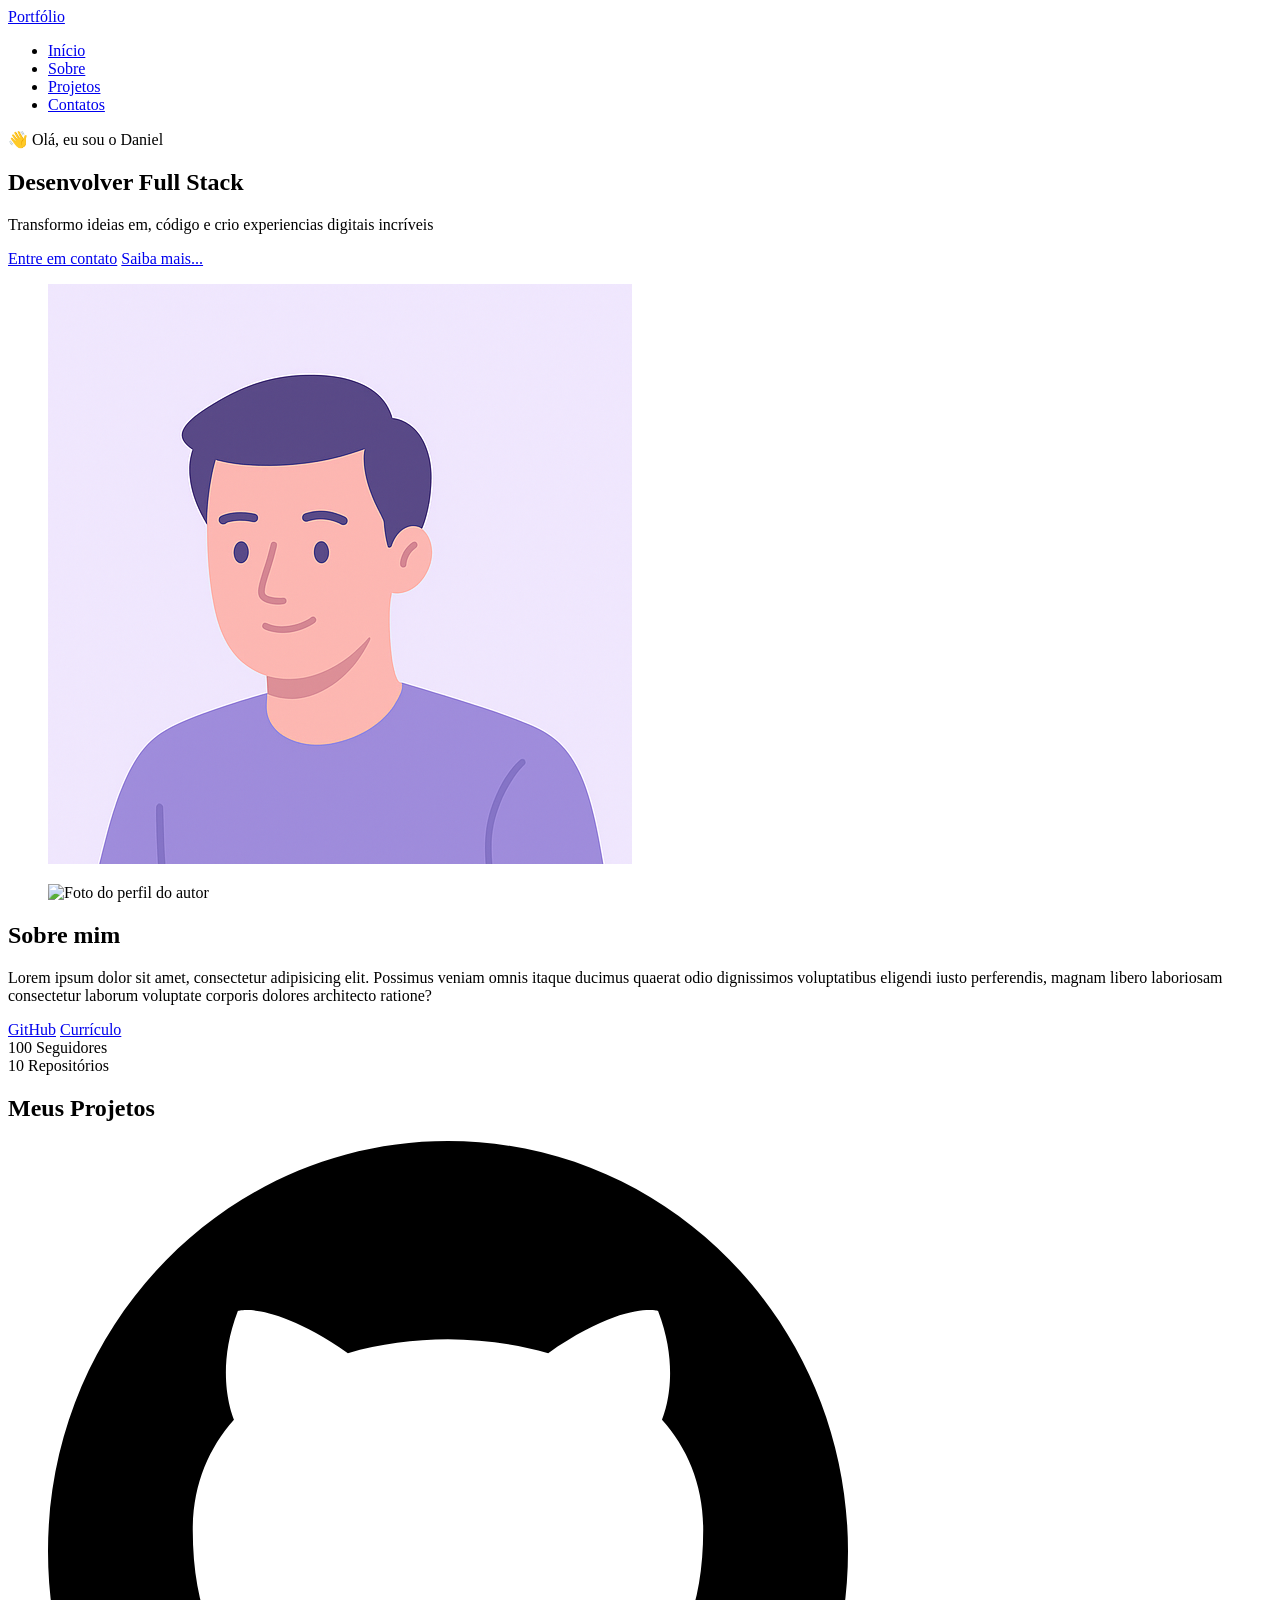
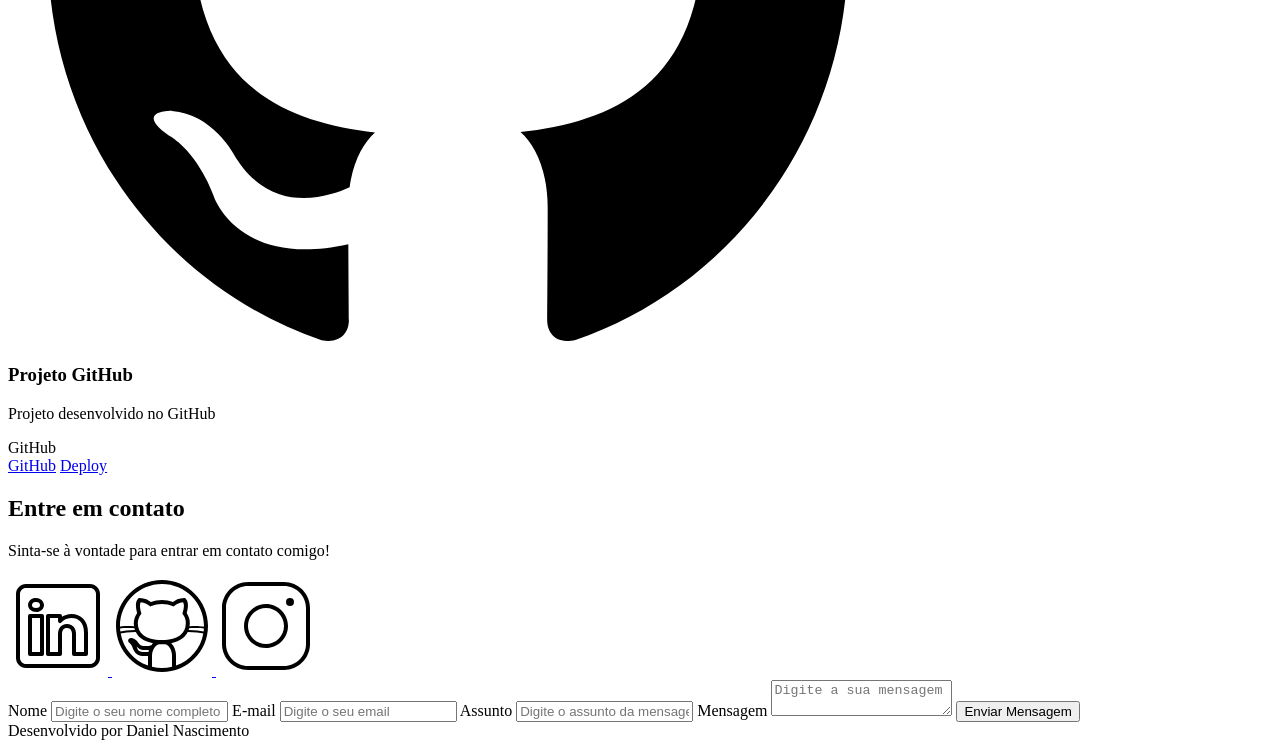
==== index.html @ 23885fab "👌 IMPROVE:  Div header" ====
<!doctype html>
<html lang="pt-br">
  <head>
    <meta charset="UTF-8" />
    <meta name="viewport" content="width=device-width, initial-scale=1.0" />
    <meta name="author" content="Daniel Nascimento" />
    <meta
      name="description"
      content="Portfólio do Daniel Nascimento, desenvolvedor Full Stack especializado em criar experiências                 digitais incríveis. Conheça meus projetos e entre em contato."
    />
    <meta name="robots" content="index, follow" />

    <link rel="icon" type="image/svg+xml" href="./assets/img/favicon.svg" />

    <title>Portfólio do Daniel</title>
  </head>
  <body>
    <!--  Cabeçalho da página -->
    <header>
      <div class="menu-content">
        <!--  Título do Cabeçalho -->
        <a href="index.html" id="titulo">Portfólio</a>

        <!-- Menu de Navegação -->
        <nav>
          <ul class="menu-list">
            <li><a href="#hero">Início</a></li>
            <li><a href="#about">Sobre</a></li>
            <li><a href="#projects">Projetos</a></li>
            <li><a href="#contact">Contatos</a></li>
          </ul>
        </nav>
      </div>
    </header>

      <!-- Seção Principal da página  -->
      <sect>
        <!-- Seção Hero -->
        <section id="hero" class="section-container hero-container"></section>
        <!-- Boas Vindas -->
        <article class="hero-content">
          <span>👋 Olá, eu sou o Daniel</span>
          <h1>Desenvolver Full Stack</h1>
          <p>
            Transformo ideias em, código e crio experiencias digitais incríveis
          </p>

          <div class="buttons constainer">
            <a href="#contact" class="botao">Entre em contato</a>
            <a href="#about" class="botao-outline">Saiba mais...</a>
          </div>
        </article>

        <!-- Imagem da seção Hero -->
        <figure class="hero-image">
          <img
            src="./assets/img/avatar_dev_man.svg"
            alt="Foto do autor do site"
            class="float-animation"
          />
        </figure>
        <!-- Seção About -->
        <section id="about" class="section-container hero-container">
          <!-- Imagem da Seção About -->
          <figure class="about-imagem">
            <img
              src="./assets/img/foto_dev_man.svg"
              alt="Foto do perfil do autor"
            />
          </figure>

          <!-- Conteúdo da Seção About -->
          <article class="about-content">
            <h2>Sobre mim</h2>
            <p>
              Lorem ipsum dolor sit amet, consectetur adipisicing elit. Possimus
              veniam omnis itaque ducimus quaerat odio dignissimos voluptatibus
              eligendi iusto perferendis, magnam libero laboriosam consectetur
              laborum voluptate corporis dolores architecto ratione?
            </p>

            <!-- Links (GitHub + Curriculo) e Dados do GitHub -->
            <div class="about-buttons-data">
              <!-- Links -->
              <div class="buttons-container">
                <a href="#" target="_blank" class="botao">GitHub</a>
                <a href="#" target="_blank" class="botao-outline">Currículo</a>
              </div>

              <!-- Dados - Github -->
              <div class="data-container">
                <!-- Seguidores -->
                <div class="data-item">
                  <span class="data-number">100</span>
                  <span class="data-label">Seguidores</span>
                </div>

                <!-- Repositórios Públicos -->
                <div class="data-item">
                  <span class="data-number">10</span>
                  <span class="data-label">Repositórios</span>
                </div>
              </div>
            </div>
          </article>
        </section>

        <!-- Seção Projects -->
        <section id="projects" class="section-container hero-container">
          <h2>Meus Projetos</h2>

          <!-- Swiper Container -->
          <div class="swiper projects-swiper">
            <div class="swiper-wrapper">
              <div class="swiper-slide">
                <article class="project-card">
                  <!-- Ícone da Tenologia padrão do projeto -->
                  <figure class="project-image">
                    <img
                      src="/assets/icons/languages/github.svg"
                      alt="Ícone do GitHub"
                    />
                  </figure>

                  <!-- Conteúdo do Projeto -->
                  <div>
                    <h3>Projeto GitHub</h3>
                    <p>Projeto desenvolvido no GitHub</p>

                    <!-- Tags do Projeto -->
                    <div class="project-tags">
                      <span class="tag">GitHub</span>
                    </div>
                    <!-- Links do Projeto -->
                    <div>
                      <a href="#" target="_blank" class="botao botao-sm"
                        >GitHub</a
                      >
                      <a href="#" target="_blank" class="botao-outline botao-sm"
                        >Deploy</a
                      >
                    </div>
                  </div>
                </article>
              </div>
            </div>
            <!-- Botões de Navegacao -->
            <div class="swiper-button-next"></div>
            <div class="swiper-button-prev"></div>
            <!-- Paginacao   -->
            <div class="swiper-pagination"></div>
          </div>
        </section>
        
        <!-- Seção Contact -->
      <section
          id="contact"
          class="section-container hero-container"
        >

        <!-- Rede Sociais -->
        <article class="contact-info">
          <h2>Entre em contato</h2>
          <p>Sinta-se à vontade para entrar em contato comigo!</p>

        <!-- Links para as Redes Sociais  -->
          <div>
            <a
              href="#"
              target="_blank"
              class="social-icon"
              aria-label="linkedin"
            >
              <img
                src="./assets/icons/social/linkedin.svg"
                alt="Link para o Linkedin"
              />
            </a>
            <a href="#" target="_blank" class="social-icon" aria-label="GitHub">
              <img
                src="./assets/icons/social/github.svg"
                alt="Link para o GitHub"
              />
            </a>
            <a
              href="#"
              target="_blank"
              class="social-icon"
              aria-label="Instagra"
            >
              <img
                src="./assets/icons/social/instagram.svg"
                alt="Link para o Instagram"
              />
            </a>
          </div>
        </article>

        <!-- Formulário de Contato -->
        <form id="formulario">
          <label for="nome">Nome</label>
          <input
            id="nome"
            name="nome"
            type="text"
            placeholder="Digite o seu nome completo"
          />
          <span id="erro-nome"></span>

          <label for="email">E-mail</label>
          <input
            id="email"
            name="email"
            type="text"
            placeholder="Digite o seu email"
          />
          <span id="erro-email"></span>

          <label for="assutno">Assunto</label>
          <input
            id="assunto"
            name="assunto"
            type="text"
            placeholder="Digite o assunto da mensagem"
          />
          <span id="erro-assunto"></span>

          <label for="mensagem">Mensagem</label>
          <textarea
            id="mensagem"
            name="mensagem"
            placeholder="Digite a sua mensagem"
          ></textarea>
          <span id="erro-mensagem"></span>

          <button class="botao" type="submit">Enviar Mensagem</button>
        </form>

       </section>

      </main>

      <!-- Rodapé da página -->
      <footer>Desenvolvido por Daniel Nascimento</footer>
  </body>
</html>
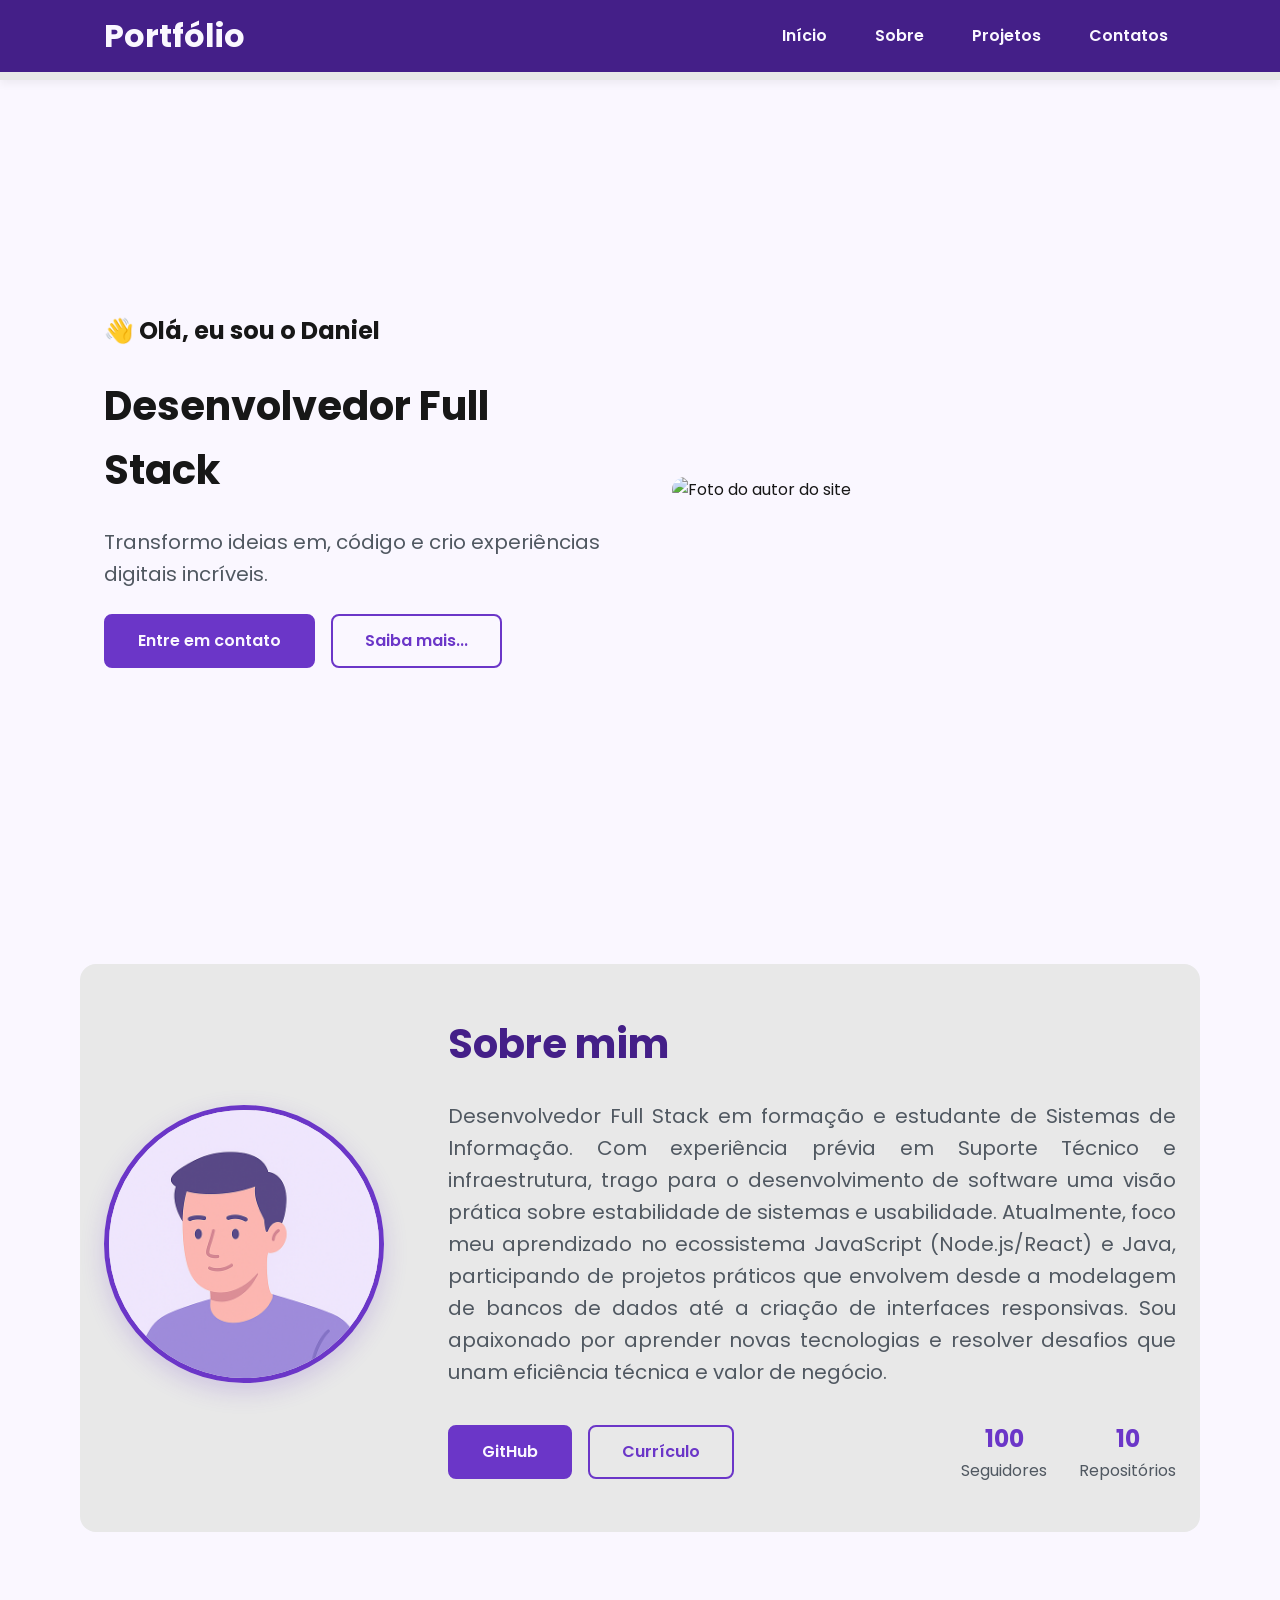
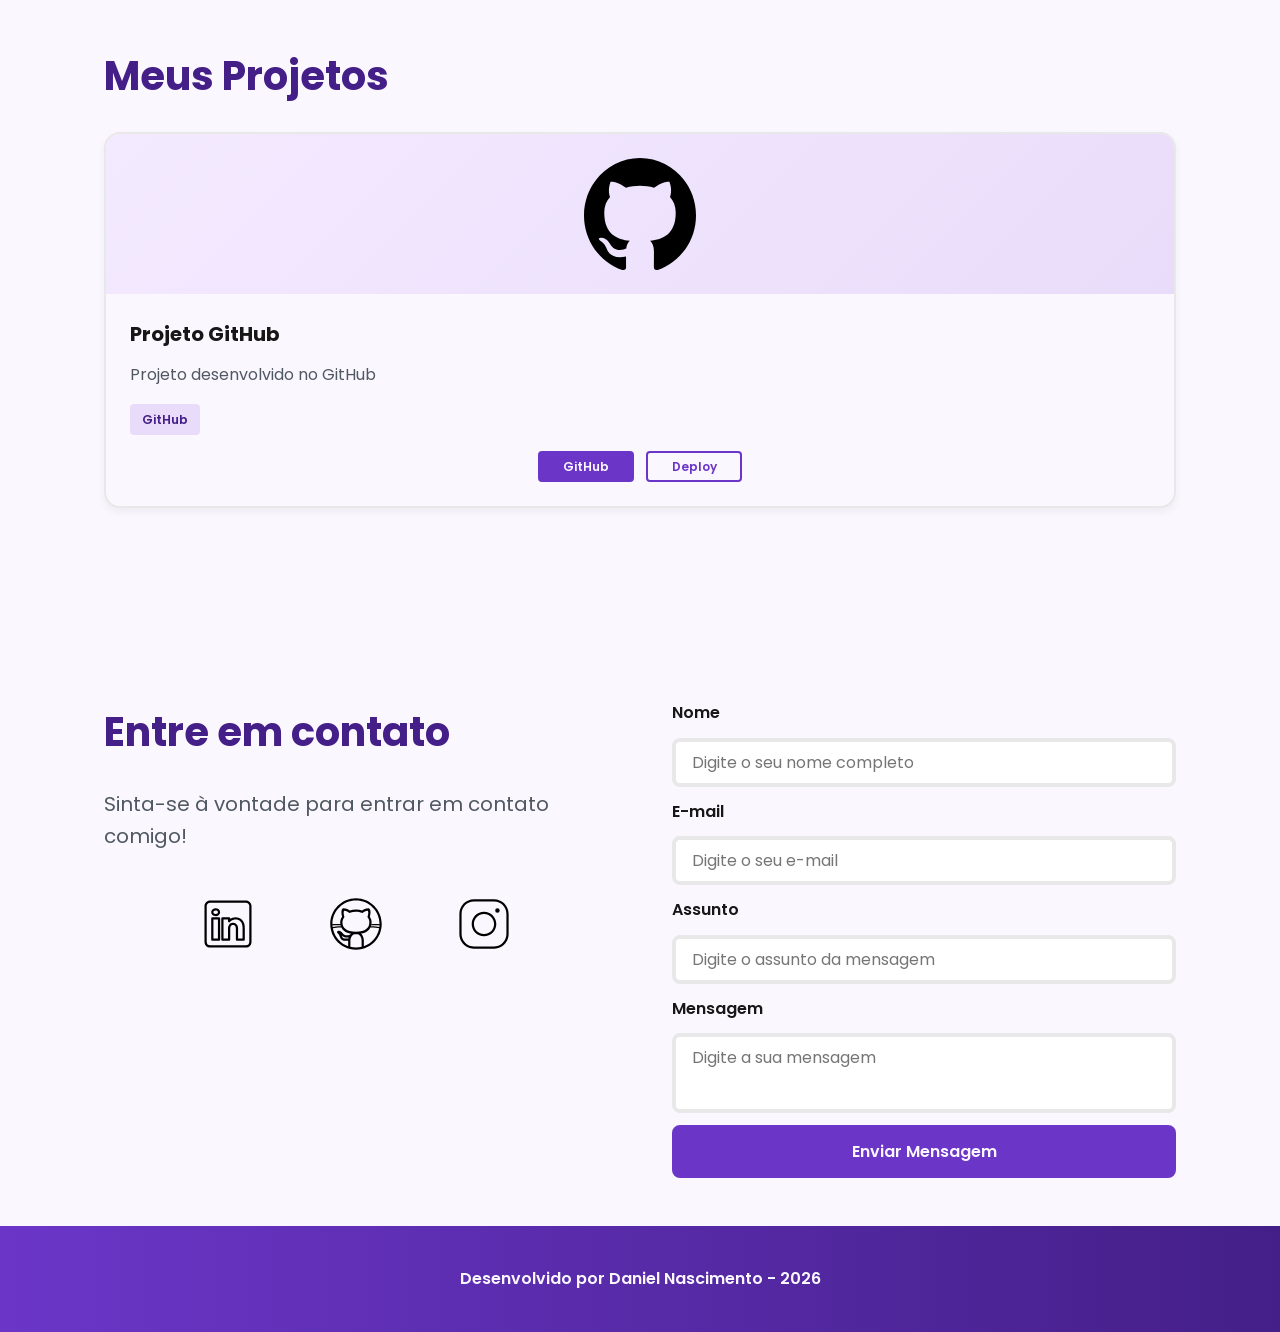
==== commit 2ba5e41f: "💄 UI:  CSS da página index , Success e responsividade" ====
--- a/index.html
+++ b/index.html
@@ -1,27 +1,47 @@
 <!doctype html>
 <html lang="pt-br">
   <head>
+    <!-- Fontes do Google -->
+
+    <link rel="preconnect" href="https://fonts.googleapis.com" />
+    <link rel="preconnect" href="https://fonts.gstatic.com" crossorigin />
+    <!-- Fonte do Google - Poppins -->
+
+    <link
+      href="https://fonts.googleapis.com/css2?family=Poppins&display=swap"
+      rel="stylesheet"
+    />
+
     <meta charset="UTF-8" />
     <meta name="viewport" content="width=device-width, initial-scale=1.0" />
     <meta name="author" content="Daniel Nascimento" />
     <meta
       name="description"
-      content="Portfólio do Daniel Nascimento, desenvolvedor Full Stack especializado em criar experiências                 digitais incríveis. Conheça meus projetos e entre em contato."
+      content="Portfólio Pessoal do Daniel Nascimento, 
+                desenvolvedor Full Stack especializado em criar experiências 
+                digitais incríveis. Conheça meus projetos e entre em contato."
     />
     <meta name="robots" content="index, follow" />
 
     <link rel="icon" type="image/svg+xml" href="./assets/img/favicon.svg" />
 
+    <!-- CSS principal da página -->
+
+    <link rel="stylesheet" href="./assets/css/style.css" />
+
     <title>Portfólio do Daniel</title>
   </head>
+
+  <!-- Cabeçalho da página -->
   <body>
-    <!--  Cabeçalho da página -->
     <header>
       <div class="menu-content">
-        <!--  Título do Cabeçalho -->
+        <!-- Título do Cabeçalho -->
+
         <a href="index.html" id="titulo">Portfólio</a>
 
         <!-- Menu de Navegação -->
+
         <nav>
           <ul class="menu-list">
             <li><a href="#hero">Início</a></li>
@@ -33,160 +53,189 @@
       </div>
     </header>
 
-      <!-- Seção Principal da página  -->
-      <sect>
-        <!-- Seção Hero -->
-        <section id="hero" class="section-container hero-container"></section>
+    <!-- Seção Principal da página -->
+
+    <main>
+      <!-- Seção Hero -->
+
+      <section id="hero" class="section-container hero-container">
         <!-- Boas Vindas -->
+
         <article class="hero-content">
           <span>👋 Olá, eu sou o Daniel</span>
-          <h1>Desenvolver Full Stack</h1>
+          <h1>Desenvolvedor Full Stack</h1>
           <p>
-            Transformo ideias em, código e crio experiencias digitais incríveis
+            Transformo ideias em, código e crio experiências digitais incríveis.
           </p>
 
-          <div class="buttons constainer">
+          <div class="buttons-container">
             <a href="#contact" class="botao">Entre em contato</a>
             <a href="#about" class="botao-outline">Saiba mais...</a>
           </div>
         </article>
 
-        <!-- Imagem da seção Hero -->
+        <!-- Imagem da Seção Hero -->
+
         <figure class="hero-image">
           <img
-            src="./assets/img/avatar_dev_man.svg"
+            src="./assets/img/foto_dev_man.svg"
             alt="Foto do autor do site"
             class="float-animation"
           />
         </figure>
-        <!-- Seção About -->
-        <section id="about" class="section-container hero-container">
-          <!-- Imagem da Seção About -->
-          <figure class="about-imagem">
-            <img
-              src="./assets/img/foto_dev_man.svg"
-              alt="Foto do perfil do autor"
-            />
-          </figure>
-
-          <!-- Conteúdo da Seção About -->
-          <article class="about-content">
-            <h2>Sobre mim</h2>
-            <p>
-              Lorem ipsum dolor sit amet, consectetur adipisicing elit. Possimus
-              veniam omnis itaque ducimus quaerat odio dignissimos voluptatibus
-              eligendi iusto perferendis, magnam libero laboriosam consectetur
-              laborum voluptate corporis dolores architecto ratione?
-            </p>
-
-            <!-- Links (GitHub + Curriculo) e Dados do GitHub -->
-            <div class="about-buttons-data">
-              <!-- Links -->
-              <div class="buttons-container">
-                <a href="#" target="_blank" class="botao">GitHub</a>
-                <a href="#" target="_blank" class="botao-outline">Currículo</a>
+      </section>
+
+      <!-- Seção About -->
+
+      <section id="about" class="section-container about-container">
+        <!-- Imagem da Seção About -->
+
+        <figure class="about-image">
+          <img
+            src="./assets/img/avatar_dev_man.svg"
+            alt="Foto do perfil do autor"
+          />
+        </figure>
+
+        <!-- Conteúdo da Seção About -->
+
+        <article class="about-content">
+          <h2>Sobre mim</h2>
+          <p>
+            Desenvolvedor Full Stack em formação e estudante de Sistemas de
+            Informação. Com experiência prévia em Suporte Técnico e
+            infraestrutura, trago para o desenvolvimento de software uma visão
+            prática sobre estabilidade de sistemas e usabilidade. Atualmente,
+            foco meu aprendizado no ecossistema JavaScript (Node.js/React) e
+            Java, participando de projetos práticos que envolvem desde a
+            modelagem de bancos de dados até a criação de interfaces
+            responsivas. Sou apaixonado por aprender novas tecnologias e
+            resolver desafios que unam eficiência técnica e valor de negócio.
+          </p>
+          <p></p>
+
+          <!-- Links (GitHub + Curriculo) e Dados do GitHub -->
+
+          <div class="about-buttons-data">
+            <div class="buttons-container">
+              <a href="#" target="_blank" class="botao">GitHub</a>
+              <a href="#" target="_blank" class="botao-outline">Currículo</a>
+            </div>
+            <!-- Links -->
+
+            <div class="data-container">
+              <!-- Nº de Seguidores -->
+
+              <div class="data-item">
+                <span class="data-number">100</span>
+                <span class="data-label">Seguidores</span>
               </div>
 
-              <!-- Dados - Github -->
-              <div class="data-container">
-                <!-- Seguidores -->
-                <div class="data-item">
-                  <span class="data-number">100</span>
-                  <span class="data-label">Seguidores</span>
-                </div>
-
-                <!-- Repositórios Públicos -->
-                <div class="data-item">
-                  <span class="data-number">10</span>
-                  <span class="data-label">Repositórios</span>
-                </div>
+              <!-- Nº de Repositórios Públicos -->
+
+              <div class="data-item">
+                <span class="data-number">10</span>
+                <span class="data-label">Repositórios</span>
               </div>
             </div>
-          </article>
-        </section>
-
-        <!-- Seção Projects -->
-        <section id="projects" class="section-container hero-container">
-          <h2>Meus Projetos</h2>
-
-          <!-- Swiper Container -->
-          <div class="swiper projects-swiper">
-            <div class="swiper-wrapper">
-              <div class="swiper-slide">
-                <article class="project-card">
-                  <!-- Ícone da Tenologia padrão do projeto -->
-                  <figure class="project-image">
-                    <img
-                      src="/assets/icons/languages/github.svg"
-                      alt="Ícone do GitHub"
-                    />
-                  </figure>
-
-                  <!-- Conteúdo do Projeto -->
-                  <div>
-                    <h3>Projeto GitHub</h3>
-                    <p>Projeto desenvolvido no GitHub</p>
-
-                    <!-- Tags do Projeto -->
-                    <div class="project-tags">
-                      <span class="tag">GitHub</span>
-                    </div>
-                    <!-- Links do Projeto -->
-                    <div>
-                      <a href="#" target="_blank" class="botao botao-sm"
-                        >GitHub</a
-                      >
-                      <a href="#" target="_blank" class="botao-outline botao-sm"
-                        >Deploy</a
-                      >
-                    </div>
+          </div>
+        </article>
+      </section>
+
+      <!-- Seção Projects -->
+
+      <section id="projects" class="section-container projects-container">
+        <h2>Meus Projetos</h2>
+
+        <!-- Swiper Container -->
+
+        <div class="swiper projects-swiper">
+          <div class="swiper-wrapper">
+            <div class="swiper-slide">
+              <article class="project-card">
+                <!-- Ícone da Tecnologia padrão do projeto -->
+
+                <figure class="project-image">
+                  <img
+                    src="./assets/icons/languages/github.svg"
+                    alt="Ícone do GitHub"
+                  />
+                </figure>
+
+                <!-- Conteúdo do Projeto -->
+
+                <div class="project-content">
+                  <h3>Projeto GitHub</h3>
+                  <p>Projeto desenvolvido no GitHub</p>
+
+                  <!-- Tags do Projeto -->
+
+                  <div class="project-tags">
+                    <span class="tag">GitHub</span>
                   </div>
-                </article>
-              </div>
+
+                  <!-- Links do Projeto -->
+
+                  <div class="project-buttons">
+                    <a href="#" target="_blank" class="botao botao-sm">
+                      GitHub
+                    </a>
+                    <a href="#" target="_blank" class="botao-outline botao-sm">
+                      Deploy
+                    </a>
+                  </div>
+                </div>
+              </article>
             </div>
-            <!-- Botões de Navegacao -->
-            <div class="swiper-button-next"></div>
-            <div class="swiper-button-prev"></div>
-            <!-- Paginacao   -->
-            <div class="swiper-pagination"></div>
-          </div>
-        </section>
-        
-        <!-- Seção Contact -->
-      <section
-          id="contact"
-          class="section-container hero-container"
-        >
-
-        <!-- Rede Sociais -->
+          </div>
+
+          <!-- Botões de Navegação -->
+
+          <div class="swiper-button-next"></div>
+          <div class="swiper-button-prev"></div>
+
+          <!-- Paginação -->
+
+          <div class="swiper-pagination"></div>
+        </div>
+      </section>
+
+      <!-- Seção Contact -->
+
+      <section id="contact" class="section-container contact-container">
+        <!-- Redes Sociais -->
+
         <article class="contact-info">
           <h2>Entre em contato</h2>
           <p>Sinta-se à vontade para entrar em contato comigo!</p>
 
-        <!-- Links para as Redes Sociais  -->
-          <div>
+          <!-- Links para as Redes Sociais -->
+
+          <div class="social-container">
             <a
               href="#"
               target="_blank"
               class="social-icon"
-              aria-label="linkedin"
+              aria-label="Linkedin"
             >
               <img
                 src="./assets/icons/social/linkedin.svg"
-                alt="Link para o Linkedin"
+                alt="Link para o LinkedIn"
               />
             </a>
+
             <a href="#" target="_blank" class="social-icon" aria-label="GitHub">
               <img
                 src="./assets/icons/social/github.svg"
                 alt="Link para o GitHub"
               />
             </a>
+
             <a
               href="#"
               target="_blank"
               class="social-icon"
-              aria-label="Instagra"
+              aria-label="Instagram"
             >
               <img
                 src="./assets/icons/social/instagram.svg"
@@ -197,6 +246,7 @@
         </article>
 
         <!-- Formulário de Contato -->
+
         <form id="formulario">
           <label for="nome">Nome</label>
           <input
@@ -212,11 +262,11 @@
             id="email"
             name="email"
             type="text"
-            placeholder="Digite o seu email"
+            placeholder="Digite o seu e-mail"
           />
           <span id="erro-email"></span>
 
-          <label for="assutno">Assunto</label>
+          <label for="assunto">Assunto</label>
           <input
             id="assunto"
             name="assunto"
@@ -235,12 +285,11 @@
 
           <button class="botao" type="submit">Enviar Mensagem</button>
         </form>
-
-       </section>
-
-      </main>
-
-      <!-- Rodapé da página -->
-      <footer>Desenvolvido por Daniel Nascimento</footer>
+      </section>
+    </main>
+
+    <!-- Rodapé da página -->
+
+    <footer>Desenvolvido por Daniel Nascimento - 2026</footer>
   </body>
 </html>
--- a/assets/css/style.css
+++ b/assets/css/style.css
@@ -0,0 +1,843 @@
+/* Reset do Navegador */
+* {
+  margin: 0;
+  padding: 0;
+  box-sizing: border-box;
+  font-family: "Poppins", sans-serif;
+  font-weight: 400;
+  text-decoration: none;
+  outline: none;
+}
+
+/* Variáveis */
+:root {
+  /* Paleta de Cores - Purple */
+  --purple-50: #f4eaff;
+  --purple-100: #e9dcfa;
+  --purple-200: #cdb3f0;
+  --purple-300: #b186e5;
+  --purple-400: #9460db;
+  --purple-500: #6b36c8;
+  --purple-600: #5b2ca0;
+  --purple-700: #4c2177;
+  --purple-800: #441f88;
+  --purple-900: #2a0e4d;
+  --purple-950: #1a0730;
+
+  /* Cores Neutras */
+  --gray-200: #e8e8e8;
+  --gray-400: #505861;
+  --black: #171717;
+  --white: #faf7ff;
+
+  /* Cores de Estado */
+  --error: #e63946;
+
+  /* Sombras */
+  --shadow-sm: 0 0.25rem 0.5rem rgba(0, 0, 0, 0.05);
+  --shadow-md: 0 0.25rem 0.75rem rgba(107, 54, 200, 0.3);
+  --shadow-lg: 0 0.5rem 1.5rem rgba(107, 54, 200, 0.2);
+
+  /* Espaçamentos */
+  --spacing-xs: 0.5rem;
+  --spacing-sm: 1rem;
+  --spacing-md: 1.5rem;
+  --spacing-lg: 2rem;
+  --spacing-xl: 3rem;
+  --spacing-2xl: 4rem;
+
+  /* Tamanhos de Fonte */
+  --text-sm: 0.75rem;
+  --text-base: 1rem;
+  --text-lg: 1.25rem;
+  --text-xl: 1.5rem;
+  --text-2xl: 2rem;
+  --text-3xl: 2.5rem;
+
+  /* Border Radius */
+  --radius-sm: 0.25rem;
+  --radius-md: 0.5rem;
+  --radius-lg: 1rem;
+  --radius-xl: 2rem;
+  --radius-full: 50%;
+
+  /* Animação Padrão */
+  --transition-default: all 0.3s ease;
+}
+
+/* Configurações Básicas */
+
+html {
+  scroll-behavior: smooth;
+}
+
+body {
+  display: flex;
+  flex-direction: column;
+  min-height: 100vh;
+  background-color: var(--white);
+  line-height: 1.6;
+  color: var(--black);
+}
+
+main {
+  flex: 1;
+}
+
+/* Seções - Base Comum */
+
+.section-container {
+  max-width: 70rem;
+  margin: 0 auto;
+  padding: var(--spacing-xl) var(--spacing-md);
+  scroll-margin-top: 6rem;
+}
+
+/* Botões */
+
+.buttons-container {
+  display: flex;
+  gap: var(--spacing-sm);
+}
+
+.botao,
+.botao-outline {
+  display: inline-block;
+  padding: 0.75rem 2rem;
+  border: 0.15rem solid transparent;
+  border-radius: var(--radius-md);
+  font-size: var(--text-base);
+  font-weight: 600;
+  text-align: center;
+  cursor: pointer;
+  transition: var(--transition-default);
+}
+
+.botao {
+  border-color: var(--purple-500);
+  background-color: var(--purple-500);
+  color: var(--white);
+}
+
+.botao:hover {
+  border-color: var(--purple-800);
+  background-color: var(--purple-800);
+  box-shadow: var(--shadow-md);
+  transform: translateY(-0.25rem);
+}
+
+.botao-outline {
+  border-color: var(--purple-500);
+  background-color: transparent;
+  color: var(--purple-500);
+}
+
+.botao-outline:hover {
+  border-color: var(--purple-500);
+  background-color: var(--purple-500);
+  color: var(--white);
+  transform: translateY(-0.25rem);
+}
+
+/* Botões pequenos - Card Projetos */
+
+.botao.botao-sm,
+.botao-outline.botao-sm {
+  min-width: 6rem;
+  padding: 0.25rem var(--spacing-sm);
+  border-width: 0.125rem;
+  border-radius: 0.25rem;
+  font-size: var(--text-sm);
+}
+
+/* Seção Header - Cabeçalho e Menu */
+
+header {
+  position: sticky;
+  top: 0;
+  z-index: 1000;
+  width: 100%;
+  height: 5rem;
+  border-bottom: var(--spacing-xs) solid var(--gray-200);
+  box-shadow: var(--shadow-sm);
+  background-color: var(--purple-800);
+}
+
+header a {
+  font-weight: 600;
+  color: var(--white);
+  transition: color 0.3s ease;
+}
+
+header a:hover {
+  color: var(--purple-100);
+}
+
+#titulo {
+  font-size: var(--text-2xl);
+  font-weight: 700;
+}
+
+.menu-content {
+  display: flex;
+  justify-content: space-between;
+  align-items: center;
+  max-width: 70rem;
+  height: 100%;
+  margin: 0 auto;
+  padding: 0 var(--spacing-md);
+}
+
+.menu-list {
+  display: flex;
+  gap: var(--spacing-lg);
+  list-style: none;
+}
+
+.menu-list a {
+  padding: var(--spacing-xs);
+}
+
+/* Seção Hero */
+
+.hero-container {
+  display: flex;
+  align-items: center;
+  gap: var(--spacing-2xl);
+  min-height: calc(100vh - 5rem);
+}
+
+.hero-content {
+  display: flex;
+  flex: 1;
+  flex-direction: column;
+  gap: var(--spacing-md);
+}
+
+.hero-content span {
+  font-size: var(--text-xl);
+  font-weight: 700;
+}
+
+.hero-content h1 {
+  font-size: var(--text-3xl);
+  font-weight: 700;
+}
+
+.hero-content p,
+.about-content p,
+.contact-info p {
+  font-size: var(--text-lg);
+  color: var(--gray-400);
+}
+
+.hero-image {
+  display: flex;
+  flex: 1;
+  justify-content: center;
+}
+
+.hero-image img {
+  width: 100%;
+  max-width: 100%;
+  border-radius: var(--radius-xl);
+}
+
+/* Animação Flutuante */
+@keyframes float {
+  0%,
+  100% {
+    transform: translateY(0);
+  }
+
+  50% {
+    transform: translateY(-1.25rem);
+  }
+}
+
+/* Usa animação */
+.float-animation {
+  animation: float 3s ease-in-out infinite;
+}
+/* About */
+
+.about-container {
+  display: flex;
+  align-items: center;
+  gap: var(--spacing-2xl);
+  margin: var(--spacing-2xl) auto;
+  border-radius: var(--radius-lg);
+  background-color: var(--gray-200);
+}
+
+.about-image {
+  flex: 0 0 17.5rem;
+}
+
+.about-image img {
+  width: 100%;
+  border: 0.35rem solid var(--purple-500);
+  border-radius: var(--radius-full);
+  box-shadow: var(--shadow-lg);
+}
+
+.about-content h2,
+.projects-container h2,
+.contact-info h2 {
+  margin-bottom: var(--spacing-md);
+  font-size: var(--text-3xl);
+  font-weight: 700;
+  color: var(--purple-800);
+}
+
+.about-content p {
+  margin-bottom: var(--spacing-sm);
+  text-align: justify;
+}
+
+.about-buttons-data {
+  display: flex;
+  justify-content: space-between;
+  align-items: center;
+  gap: var(--spacing-lg);
+  margin-top: var(--spacing-lg);
+}
+
+.about-buttons-data .botao {
+  margin-right: auto;
+}
+
+.data-container {
+  display: flex;
+  gap: var(--spacing-lg);
+  margin-top: 0;
+}
+
+.data-item {
+  display: flex;
+  flex-direction: column;
+  align-items: center;
+}
+
+.data-number {
+  font-size: var(--text-xl);
+  font-weight: 700;
+  text-align: center;
+  color: var(--purple-500);
+}
+
+.data-label {
+  font-size: var(--text-base);
+  text-align: center;
+  color: var(--gray-400);
+}
+
+/* Card Projetos */
+
+.project-card {
+  display: flex;
+  flex-direction: column;
+  width: 100%;
+  height: 100%;
+  border: 0.15rem solid var(--gray-200);
+  border-radius: var(--radius-lg);
+  background-color: var(--white);
+  box-shadow: var(--shadow-sm);
+  overflow: hidden;
+  transition: var(--transition-default);
+}
+
+.project-card:hover {
+  box-shadow: var(--shadow-lg);
+}
+
+.project-image {
+  display: flex;
+  justify-content: center;
+  align-items: center;
+  width: 100%;
+  height: 10rem;
+  background: linear-gradient(
+    135deg,
+    var(--purple-50) 0%,
+    var(--purple-100) 100%
+  );
+}
+
+.project-image img {
+  width: 75%;
+  height: 75%;
+  max-width: 7rem;
+  max-height: 7rem;
+  object-fit: contain;
+  transition: transform 0.3s ease;
+}
+
+.project-content {
+  display: flex;
+  flex: 1;
+  flex-direction: column;
+  padding: var(--spacing-md);
+  text-align: left;
+}
+
+.project-content h3 {
+  margin-bottom: 0.75rem;
+  font-size: var(--text-lg);
+  font-weight: 700;
+}
+
+.project-content p {
+  flex: 1;
+  margin-bottom: var(--spacing-sm);
+  font-size: var(--text-base);
+  color: var(--gray-400);
+}
+
+.project-tags {
+  display: flex;
+  flex-wrap: wrap;
+  gap: var(--spacing-xs);
+}
+
+.tag {
+  padding: 0.375rem 0.75rem;
+  border-radius: var(--radius-sm);
+  background-color: var(--purple-100);
+  font-size: var(--text-sm);
+  font-weight: 600;
+  color: var(--purple-800);
+}
+
+.project-buttons {
+  display: flex;
+  justify-content: center;
+  align-items: center;
+  gap: 0.75rem;
+  margin-top: var(--spacing-sm);
+}
+
+/* Configuração do Swiper */
+
+.swiper-wrapper {
+  align-items: stretch;
+}
+
+.swiper-slide {
+  display: flex;
+  height: auto;
+}
+/* Botões do Swiper (navegação) */
+.swiper-button-next,
+.swiper-button-prev {
+  width: 3rem;
+  height: 3rem;
+}
+
+.swiper-button-next:after,
+.swiper-button-prev:after {
+  font-size: var(--text-lg);
+  color: var(--purple-500);
+}
+
+.swiper-button-next:hover:after,
+.swiper-button-prev:hover:after {
+  color: var(--purple-800);
+}
+/* Indicadores de paginação */
+.swiper-pagination-bullet {
+  width: 0.75rem;
+  height: 0.75rem;
+  background-color: var(--gray-200);
+  opacity: 1;
+}
+
+.swiper-pagination-bullet-active {
+  width: var(--spacing-lg);
+  border-radius: var(--radius-sm);
+  background-color: var(--purple-500);
+}
+
+/* Seção de Contato */
+
+.contact-container {
+  display: grid;
+  grid-template-columns: 1fr 1fr;
+  gap: var(--spacing-2xl);
+}
+/* Redes Sociais */
+
+.contact-info h2 {
+  margin-bottom: var(--spacing-md);
+}
+
+.contact-info p {
+  margin-bottom: var(--spacing-lg);
+}
+
+.social-container {
+  display: flex;
+  justify-content: center;
+  gap: var(--spacing-xl);
+}
+
+.social-icon {
+  width: 5rem;
+  height: 5rem;
+  padding: 0.75rem;
+  border-radius: var(--radius-md);
+  transition: var(--transition-default);
+}
+
+.social-icon img {
+  width: 100%;
+  filter: brightness(0) saturate(100%);
+  transition: filter 0.3s ease;
+}
+
+.social-icon img:hover {
+  filter: brightness(0) saturate(100%) invert(42%) sepia(93%) saturate(1352%)
+    hue-rotate(243deg) brightness(79%) contrast(91%);
+}
+/* Formulário de Contato */
+
+form {
+  display: flex;
+  flex-direction: column;
+  gap: 0.75rem;
+}
+
+form label {
+  font-size: var(--text-base);
+  font-weight: 600;
+}
+
+form input,
+form textarea {
+  width: 100%;
+  padding: 0.5rem var(--spacing-sm);
+  border: 0.25rem solid var(--gray-200);
+  border-radius: var(--radius-md);
+  font-family: inherit;
+  font-size: var(--text-base);
+  transition: border-color 0.3s ease;
+}
+
+form input:focus,
+form textarea:focus {
+  border-color: var(--purple-500);
+  outline: none;
+}
+
+form textarea {
+  min-height: 5rem;
+  resize: none;
+}
+
+form span {
+  margin-top: -0.75rem;
+  font-size: var(--text-sm);
+  color: var(--error);
+}
+/* Footer */
+
+footer {
+  padding: 2.5rem;
+  background: linear-gradient(to right, var(--purple-500), var(--purple-800));
+  font-weight: 600;
+  text-align: center;
+  color: var(--white);
+}
+
+/* Footer */
+
+footer {
+  padding: 2.5rem;
+  background: linear-gradient(to right, var(--purple-500), var(--purple-800));
+  font-weight: 600;
+  text-align: center;
+  color: var(--white);
+}
+
+/* Página Success */
+
+.success-container {
+  display: flex;
+  flex-direction: column;
+  justify-content: center;
+  align-items: center;
+  width: 100%;
+  min-height: calc(100vh - 12.5rem);
+  padding: var(--spacing-xl) var(--spacing-md);
+}
+
+.success-content {
+  display: flex;
+  flex-direction: column;
+  align-items: center;
+  gap: var(--spacing-md);
+  max-width: 37.5rem;
+  text-align: center;
+}
+
+.success-content h1 {
+  font-size: var(--text-3xl);
+  font-weight: 700;
+  color: var(--purple-800);
+}
+
+.success-content h2 {
+  font-size: var(--text-lg);
+  color: var(--gray-400);
+}
+
+.success-icon {
+  display: flex;
+  align-items: center;
+  justify-content: center;
+  width: 7.5rem;
+  height: 7.5rem;
+  border-radius: var(--radius-full);
+  background-color: var(--purple-100);
+}
+
+.success-icon img {
+  width: 6rem;
+  height: 6rem;
+  filter: brightness(0) saturate(100%) invert(11%) sepia(69%) saturate(3759%)
+    hue-rotate(256deg) brightness(101%) contrast(96%);
+
+}
+
+/* Responsividade Tablet */
+
+@media screen and (max-width: 1024px){
+  
+  .section-container {
+    padding: var(--spacing-lg) var(--spacing-md);
+  }
+
+  @media (max-width: 768px) {
+    .menu-list {
+      display: none;
+    }
+  }
+
+  .hero-container {
+    flex-direction: column-reverse;
+    gap: var(--spacing-lg);
+    min-height: 60vh;
+    text-align: center;
+  }
+
+  .hero-content,
+  .hero-image {
+    width: 90%;
+  }
+
+  .hero-image img {
+    object-fit: cover;
+  }
+
+  .buttons-container {
+    justify-content: center;
+    width: 100%;
+  }
+
+  .hero-container .botao,
+  .hero-container .botao-outline {
+    padding: 0.75rem 1.5rem;
+    font-size: var(--text-base);
+    white-space: nowrap;
+  }
+
+  .about-container {
+    flex-direction: column;
+    gap: var(--spacing-md);
+    margin: var(--spacing-lg);
+    padding: var(--spacing-lg);
+  }
+
+  .about-image {
+    display: flex;
+    flex: 0 0 auto;
+    width: 100%;
+    justify-content: center;
+  }
+
+  .about-image img{
+    max-width: 16rem;
+    width: 100%;
+  }
+
+  .about-content {
+    width: 100%;
+  }
+
+  .about-buttons-data {
+    flex-direction: column;
+    gap: var(--spacing-md);
+    align-items: stretch;
+  }
+
+  .about-buttons-data .botao {
+    margin-right: 0;
+  }
+
+  .data-container {
+    justify-content: center;
+    width: 100%;
+  }
+
+  .contact-container {
+    grid-template-columns: 1fr;
+    gap: var(--spacing-lg);
+    width: 90%;
+    margin: 0 auto;
+  }
+
+  .success-container {
+    padding: var(--spacing-xl) var(--spacing-md);
+    min-height: calc(100vh - 10rem);
+  }
+
+  .success-content {
+    gap: var(--spacing-lg);
+    max-width: 35rem;
+  }
+
+  .success-image {
+    width: 6rem;
+    height: 6rem;
+  }
+
+  .success-image img {
+    width: 5rem;
+    height: 5rem;
+  }
+
+}
+
+/* Responsividade - Celular */
+
+@media screen and (max-width: 480px) {
+  .section-container {
+    padding: var(--spacing-md) var(--spacing-sm);
+  }
+
+  .section-container h1 {
+    font-size: var(--text-xl);
+  }
+
+  .section-container h2 {
+    font-size: var(--text-lg);
+  }
+
+  .section-container p {
+    font-size: var(--text-base);
+  }
+
+  .section-container span {
+    font-size: var(--text-lg);
+  }
+
+  #titulo {
+    font-size: var(--text-xl);
+  }
+
+  .menu-content {
+    justify-content: center;
+  }
+
+  .menu-list {
+    display: none;
+  }
+
+  .hero-container {
+    flex-direction: column-reverse;
+    gap: var(--spacing-xs);
+    min-height: 60vh;
+  }
+
+  .hero-content {
+    gap: var(--spacing-xs);
+    width: 100%;
+  }
+
+  .buttons-container {
+    flex-direction: column;
+    gap: 0.75rem;
+    width: 100%;
+  }
+
+  .buttons-container .botao,
+  .buttons-container .botao-outline {
+    padding: 0.75rem 1rem;
+    font-size: var(--text-base);
+    white-space: nowrap;
+  }
+
+  .hero-image {
+    width: 100%;
+  }
+
+  .hero-image img {
+    max-width: 20rem;
+  }
+
+  .about-container {
+    flex-direction: column;
+    margin: var(--spacing-lg) 0.5rem;
+    padding: var(--spacing-md);
+  }
+
+  .about-image img {
+    max-width: 16rem;
+  }
+
+  .about-content {
+    width: 100%;
+  }
+
+  .about-buttons-data {
+    flex-direction: column;
+    gap: var(--spacing-md);
+    align-items: stretch;
+  }
+
+  .about-buttons-data .botao,
+  .about-buttons-data .botao-outline {
+    width: 100%;
+    padding: 0.75rem var(--spacing-lg);
+    font-size: var(--text-base);
+    text-align: center;
+  }
+
+  .data-container {
+    justify-content: center;
+    width: 100%;
+  }
+
+  .data-number {
+    font-size: var(--text-lg);
+  }
+
+  .data-label {
+    font-size: var(--text-sm);
+  }
+
+  .contact-container {
+    grid-template-columns: 1fr;
+    gap: var(--spacing-lg);
+    width: 100%;
+    margin: 0 auto;
+  }
+
+  .contact-info {
+    width: 100%;
+  }
+
+  form {
+    width: 100%;
+  }
+}
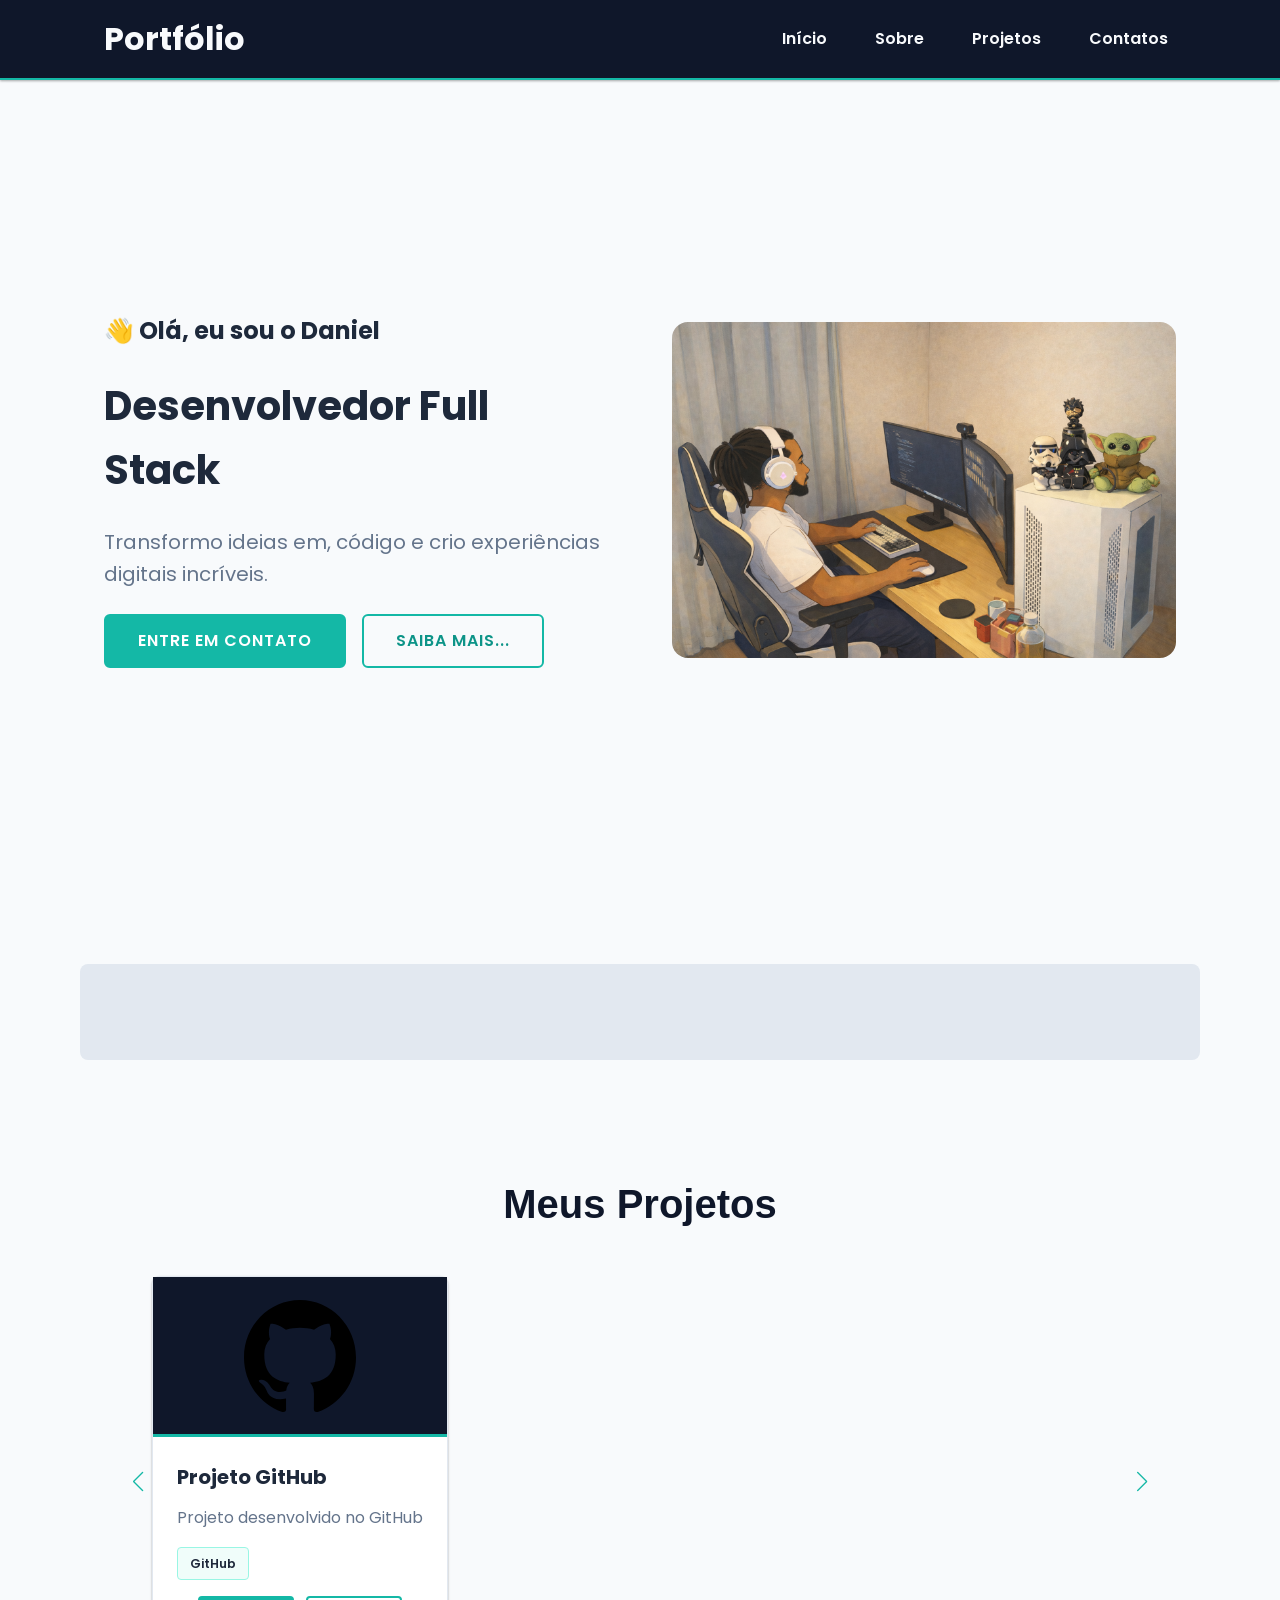
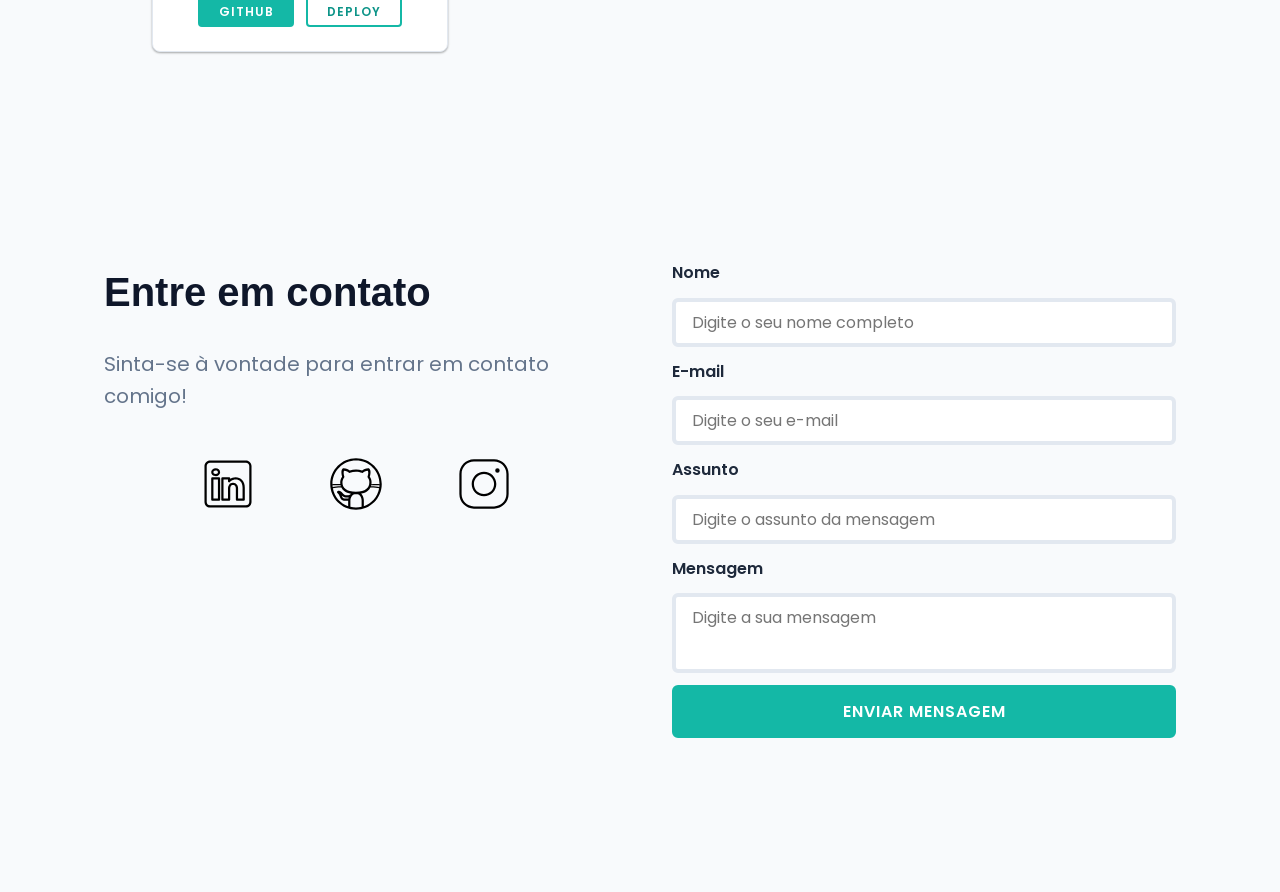
==== commit f1c0a941: "⚡ General Update:  Adição do redirecionamento após envio do formulário e estilização inicial" ====
--- a/index.html
+++ b/index.html
@@ -25,6 +25,12 @@
 
     <link rel="icon" type="image/svg+xml" href="./assets/img/favicon.svg" />
 
+    <!-- SWIPER CSS -->
+    <link
+      rel="stylesheet"
+      href="https://cdn.jsdelivr.net/npm/swiper@11/swiper-bundle.min.css"
+    />
+
     <!-- CSS principal da página -->
 
     <link rel="stylesheet" href="./assets/css/style.css" />
@@ -78,7 +84,7 @@
 
         <figure class="hero-image">
           <img
-            src="./assets/img/foto_dev_man.svg"
+            src="./assets/img/dandev.png"
             alt="Foto do autor do site"
             class="float-animation"
           />
@@ -87,60 +93,7 @@
 
       <!-- Seção About -->
 
-      <section id="about" class="section-container about-container">
-        <!-- Imagem da Seção About -->
-
-        <figure class="about-image">
-          <img
-            src="./assets/img/avatar_dev_man.svg"
-            alt="Foto do perfil do autor"
-          />
-        </figure>
-
-        <!-- Conteúdo da Seção About -->
-
-        <article class="about-content">
-          <h2>Sobre mim</h2>
-          <p>
-            Desenvolvedor Full Stack em formação e estudante de Sistemas de
-            Informação. Com experiência prévia em Suporte Técnico e
-            infraestrutura, trago para o desenvolvimento de software uma visão
-            prática sobre estabilidade de sistemas e usabilidade. Atualmente,
-            foco meu aprendizado no ecossistema JavaScript (Node.js/React) e
-            Java, participando de projetos práticos que envolvem desde a
-            modelagem de bancos de dados até a criação de interfaces
-            responsivas. Sou apaixonado por aprender novas tecnologias e
-            resolver desafios que unam eficiência técnica e valor de negócio.
-          </p>
-          <p></p>
-
-          <!-- Links (GitHub + Curriculo) e Dados do GitHub -->
-
-          <div class="about-buttons-data">
-            <div class="buttons-container">
-              <a href="#" target="_blank" class="botao">GitHub</a>
-              <a href="#" target="_blank" class="botao-outline">Currículo</a>
-            </div>
-            <!-- Links -->
-
-            <div class="data-container">
-              <!-- Nº de Seguidores -->
-
-              <div class="data-item">
-                <span class="data-number">100</span>
-                <span class="data-label">Seguidores</span>
-              </div>
-
-              <!-- Nº de Repositórios Públicos -->
-
-              <div class="data-item">
-                <span class="data-number">10</span>
-                <span class="data-label">Repositórios</span>
-              </div>
-            </div>
-          </div>
-        </article>
-      </section>
+      <section id="about" class="section-container about-container"></section>
 
       <!-- Seção Projects -->
 
@@ -247,7 +200,11 @@
 
         <!-- Formulário de Contato -->
 
-        <form id="formulario">
+        <form id="formulario" action="https://formsubmit.co/bd9f90903f9a101906d402c976b946ed" method="POST">
+
+        <input type="hidden" name="_next" value="http://127.0.0.1:5501/success.html">
+        <input type="hidden" name="_captcha" value="false">
+
           <label for="nome">Nome</label>
           <input
             id="nome"
@@ -291,5 +248,11 @@
     <!-- Rodapé da página -->
 
     <footer>Desenvolvido por Daniel Nascimento - 2026</footer>
+
+    <!-- SWIPER JS -->
+    <script src="https://cdn.jsdelivr.net/npm/swiper@11/swiper-bundle.min.js"></script>
+
+    <!-- Script JavaScript principal da Página-->
+    <script src="./assets/js/script.js"></script>
   </body>
 </html>
--- a/assets/css/style.css
+++ b/assets/css/style.css
@@ -9,36 +9,34 @@
   outline: none;
 }
 
-/* Variáveis */
+  /* Variáveis */
 :root {
-  /* Paleta de Cores - Purple */
-  --purple-50: #f4eaff;
-  --purple-100: #e9dcfa;
-  --purple-200: #cdb3f0;
-  --purple-300: #b186e5;
-  --purple-400: #9460db;
-  --purple-500: #6b36c8;
-  --purple-600: #5b2ca0;
-  --purple-700: #4c2177;
-  --purple-800: #441f88;
-  --purple-900: #2a0e4d;
-  --purple-950: #1a0730;
+  /* Nova Paleta - Azul Escuro e Verde Teal (Tech) */
+  --brand-50: #f0fdfa;
+  --brand-100: #ccfbf1;
+  --brand-200: #99f6e4;
+  --brand-300: #5eead4;
+  --brand-400: #2dd4bf;
+  --brand-500: #14b8a6; /* Teal (Verde/Azul) - Cor principal de destaque */
+  --brand-600: #0d9488;
+  --brand-800: #0f172a; /* Slate - Azul muito escuro para Header/Footer */
+  --brand-900: #020617; 
 
   /* Cores Neutras */
-  --gray-200: #e8e8e8;
-  --gray-400: #505861;
-  --black: #171717;
-  --white: #faf7ff;
+  --gray-200: #e2e8f0;
+  --gray-400: #64748b;
+  --black: #1e293b; /* Texto um pouco mais suave que o preto puro */
+  --white: #f8fafc; /* Fundo levemente acinzentado, cansa menos a vista */
 
   /* Cores de Estado */
-  --error: #e63946;
-
-  /* Sombras */
-  --shadow-sm: 0 0.25rem 0.5rem rgba(0, 0, 0, 0.05);
-  --shadow-md: 0 0.25rem 0.75rem rgba(107, 54, 200, 0.3);
-  --shadow-lg: 0 0.5rem 1.5rem rgba(107, 54, 200, 0.2);
-
-  /* Espaçamentos */
+  --error: #ef4444;
+
+  /* Sombras Modernas (mais suaves) */
+  --shadow-sm: 0 1px 3px rgba(0,0,0,0.12), 0 1px 2px rgba(0,0,0,0.24);
+  --shadow-md: 0 10px 20px rgba(0,0,0,0.05), 0 6px 6px rgba(0,0,0,0.07);
+  --shadow-lg: 0 14px 28px rgba(0,0,0,0.08), 0 10px 10px rgba(0,0,0,0.08);
+
+  /* Espaçamentos (Mantidos iguais) */
   --spacing-xs: 0.5rem;
   --spacing-sm: 1rem;
   --spacing-md: 1.5rem;
@@ -46,7 +44,7 @@
   --spacing-xl: 3rem;
   --spacing-2xl: 4rem;
 
-  /* Tamanhos de Fonte */
+  /* Tamanhos de Fonte (Mantidos iguais) */
   --text-sm: 0.75rem;
   --text-base: 1rem;
   --text-lg: 1.25rem;
@@ -54,15 +52,16 @@
   --text-2xl: 2rem;
   --text-3xl: 2.5rem;
 
-  /* Border Radius */
+  /* Border Radius - Mais "afiados" para visual Tech */
   --radius-sm: 0.25rem;
-  --radius-md: 0.5rem;
-  --radius-lg: 1rem;
-  --radius-xl: 2rem;
+  --radius-md: 0.375rem;
+  --radius-lg: 0.5rem;
+  --radius-xl: 1rem;
   --radius-full: 50%;
 
   /* Animação Padrão */
-  --transition-default: all 0.3s ease;
+  --transition-default: all 0.3s cubic-bezier(0.25, 0.8, 0.25, 1);
+
 }
 
 /* Configurações Básicas */
@@ -114,29 +113,32 @@
 }
 
 .botao {
-  border-color: var(--purple-500);
-  background-color: var(--purple-500);
-  color: var(--white);
+  border-color: var(--brand-500);
+  background-color: var(--brand-500);
+  color: #fff;
+  text-transform: uppercase; /* Deixa a letra maiúscula */
+  letter-spacing: 1px; /* Espaço mais elegante entre letras */
 }
 
 .botao:hover {
-  border-color: var(--purple-800);
-  background-color: var(--purple-800);
+  border-color: var(--brand-600);
+  background-color: var(--brand-600);
   box-shadow: var(--shadow-md);
-  transform: translateY(-0.25rem);
+  transform: translateY(-0.15rem);
 }
 
 .botao-outline {
-  border-color: var(--purple-500);
+  border-color: var(--brand-500);
   background-color: transparent;
-  color: var(--purple-500);
+  color: var(--brand-600);
+  text-transform: uppercase;
+  letter-spacing: 1px;
 }
 
 .botao-outline:hover {
-  border-color: var(--purple-500);
-  background-color: var(--purple-500);
-  color: var(--white);
-  transform: translateY(-0.25rem);
+  background-color: var(--brand-50);
+  color: var(--brand-700);
+  transform: translateY(-0.15rem);
 }
 
 /* Botões pequenos - Card Projetos */
@@ -158,10 +160,8 @@
   z-index: 1000;
   width: 100%;
   height: 5rem;
-  border-bottom: var(--spacing-xs) solid var(--gray-200);
-  box-shadow: var(--shadow-sm);
-  background-color: var(--purple-800);
-}
+  border-bottom: 2px solid var(--brand-500); /* Linha de destaque embaixo do menu */  box-shadow: var(--shadow-sm);
+  background-color: var(--brand-800); /* Fica um azul quase preto, muito chique */}
 
 header a {
   font-weight: 600;
@@ -170,8 +170,9 @@
 }
 
 header a:hover {
-  color: var(--purple-100);
-}
+  color: var(--brand-300);
+}
+
 
 #titulo {
   font-size: var(--text-2xl);
@@ -231,6 +232,13 @@
   color: var(--gray-400);
 }
 
+.hero-content p strong,
+.about-content p strong,
+.contact-info p strong {
+  color: var(--brand-500);
+  font-weight: 700;
+}
+
 .hero-image {
   display: flex;
   flex: 1;
@@ -259,6 +267,7 @@
 .float-animation {
   animation: float 3s ease-in-out infinite;
 }
+
 /* About */
 
 .about-container {
@@ -286,8 +295,8 @@
 .contact-info h2 {
   margin-bottom: var(--spacing-md);
   font-size: var(--text-3xl);
-  font-weight: 700;
-  color: var(--purple-800);
+  font-weight: 800; /* Mais grosso */
+  color: var(--brand-800);
 }
 
 .about-content p {
@@ -320,10 +329,10 @@
 }
 
 .data-number {
-  font-size: var(--text-xl);
-  font-weight: 700;
+  font-size: var(--text-2xl); /* Números do GitHub maiores */
+  font-weight: 800;
   text-align: center;
-  color: var(--purple-500);
+  color: var(--brand-500);
 }
 
 .data-label {
@@ -332,23 +341,35 @@
   color: var(--gray-400);
 }
 
+/* Projects */
+
+.projects-container {
+  scroll-margin-top: 3rem;
+  margin: var(--spacing-2xl) auto;
+  text-align: center;
+}
+
+.projects-swiper {
+  position: relative;
+  width: 100%;
+  padding: var(--spacing-sm) var(--spacing-xl) var(--spacing-xl);
+  overflow: hidden;
+}
+
 /* Card Projetos */
 
 .project-card {
-  display: flex;
-  flex-direction: column;
-  width: 100%;
-  height: 100%;
-  border: 0.15rem solid var(--gray-200);
+  /* ... mantenha o resto igual ... */
+  border: 1px solid var(--gray-200);
   border-radius: var(--radius-lg);
-  background-color: var(--white);
+  background-color: #fff;
   box-shadow: var(--shadow-sm);
-  overflow: hidden;
   transition: var(--transition-default);
 }
 
 .project-card:hover {
   box-shadow: var(--shadow-lg);
+  transform: translateY(-5px); /* O card sobe um pouquinho quando passa o mouse */
 }
 
 .project-image {
@@ -357,11 +378,9 @@
   align-items: center;
   width: 100%;
   height: 10rem;
-  background: linear-gradient(
-    135deg,
-    var(--purple-50) 0%,
-    var(--purple-100) 100%
-  );
+  /* Novo fundo para a imagem do projeto - Padrão escuro com borda verde */
+  background-color: var(--brand-800);
+  border-bottom: 3px solid var(--brand-500);
 }
 
 .project-image img {
@@ -403,10 +422,11 @@
 .tag {
   padding: 0.375rem 0.75rem;
   border-radius: var(--radius-sm);
-  background-color: var(--purple-100);
+  background-color: var(--brand-50);
+  border: 1px solid var(--brand-200); /* Bordinha sutil na tag */
   font-size: var(--text-sm);
   font-weight: 600;
-  color: var(--purple-800);
+  color: var(--brand-700);
 }
 
 .project-buttons {
@@ -427,6 +447,7 @@
   display: flex;
   height: auto;
 }
+
 /* Botões do Swiper (navegação) */
 .swiper-button-next,
 .swiper-button-prev {
@@ -437,13 +458,14 @@
 .swiper-button-next:after,
 .swiper-button-prev:after {
   font-size: var(--text-lg);
-  color: var(--purple-500);
+  color: var(--brand-500);
 }
 
 .swiper-button-next:hover:after,
 .swiper-button-prev:hover:after {
   color: var(--purple-800);
 }
+
 /* Indicadores de paginação */
 .swiper-pagination-bullet {
   width: 0.75rem;
@@ -453,9 +475,7 @@
 }
 
 .swiper-pagination-bullet-active {
-  width: var(--spacing-lg);
-  border-radius: var(--radius-sm);
-  background-color: var(--purple-500);
+  background-color: var(--brand-500);
 }
 
 /* Seção de Contato */
@@ -465,6 +485,7 @@
   grid-template-columns: 1fr 1fr;
   gap: var(--spacing-2xl);
 }
+
 /* Redes Sociais */
 
 .contact-info h2 {
@@ -499,6 +520,7 @@
   filter: brightness(0) saturate(100%) invert(42%) sepia(93%) saturate(1352%)
     hue-rotate(243deg) brightness(79%) contrast(91%);
 }
+
 /* Formulário de Contato */
 
 form {
@@ -539,6 +561,7 @@
   font-size: var(--text-sm);
   color: var(--error);
 }
+
 /* Footer */
 
 footer {
@@ -549,16 +572,6 @@
   color: var(--white);
 }
 
-/* Footer */
-
-footer {
-  padding: 2.5rem;
-  background: linear-gradient(to right, var(--purple-500), var(--purple-800));
-  font-weight: 600;
-  text-align: center;
-  color: var(--white);
-}
-
 /* Página Success */
 
 .success-container {
@@ -606,23 +619,56 @@
   height: 6rem;
   filter: brightness(0) saturate(100%) invert(11%) sepia(69%) saturate(3759%)
     hue-rotate(256deg) brightness(101%) contrast(96%);
-
-}
-
-/* Responsividade Tablet */
-
-@media screen and (max-width: 1024px){
-  
+}
+
+/* ========================================
+   RESPONSIVIDADE - TABLETS (até 1024px)
+======================================== */
+
+@media screen and (max-width: 1024px) {
+  /* Layout */
   .section-container {
     padding: var(--spacing-lg) var(--spacing-md);
   }
 
+  /* Tipografia */
+  .section-container h1 {
+    font-size: var(--text-3xl);
+  }
+
+  .section-container h2 {
+    font-size: var(--text-2xl);
+  }
+
+  .section-container p {
+    font-size: var(--text-base);
+  }
+
+  .section-container span {
+    font-size: var(--text-lg);
+  }
+
+  .success-content h1 {
+    font-size: var(--text-3xl);
+  }
+
+  .success-content h2 {
+    font-size: var(--text-lg);
+  }
+
+  /* Header */
+  #titulo {
+    font-size: var(--text-xl);
+  }
+
+  /* Header - Oculta menu em telas pequenas */
   @media (max-width: 768px) {
     .menu-list {
       display: none;
     }
   }
 
+  /* Hero */
   .hero-container {
     flex-direction: column-reverse;
     gap: var(--spacing-lg);
@@ -651,6 +697,7 @@
     white-space: nowrap;
   }
 
+  /* About */
   .about-container {
     flex-direction: column;
     gap: var(--spacing-md);
@@ -659,16 +706,24 @@
   }
 
   .about-image {
+    flex: 0 0 auto;
+    width: 100%;
     display: flex;
-    flex: 0 0 auto;
-    width: 100%;
     justify-content: center;
   }
 
-  .about-image img{
-    max-width: 16rem;
-    width: 100%;
-  }
+  .about-image img {
+    width: 100%;
+  border: 0.35rem solid var(--brand-500); /* Borda verde na sua foto */
+  border-radius: var(--radius-full);
+  box-shadow: var(--shadow-lg);
+  }
+  form input:focus,
+form textarea:focus {
+  border-color: var(--brand-500);
+  box-shadow: 0 0 0 3px var(--brand-100); /* Efeito de "glow" ao clicar no input */
+  outline: none;
+}
 
   .about-content {
     width: 100%;
@@ -689,6 +744,58 @@
     width: 100%;
   }
 
+  /* Projects */
+  .projects-container {
+    margin: var(--spacing-lg) auto 0;
+  }
+
+  .projects-swiper {
+    margin: 0;
+    padding: var(--spacing-sm) var(--spacing-lg) 2.5rem;
+  }
+
+  .project-card {
+    width: 100%;
+    height: 30rem;
+    min-height: 30rem;
+    max-height: 30rem;
+    max-width: 100%;
+  }
+
+  .project-content {
+    display: flex;
+    flex-direction: column;
+    justify-content: space-between;
+    height: 100%;
+  }
+
+  .project-content p {
+    flex: 1;
+    overflow: hidden;
+  }
+
+  .project-tags {
+    min-height: 2.5rem;
+    align-items: flex-start;
+  }
+
+  .swiper-wrapper {
+    align-items: stretch;
+  }
+
+  .swiper-slide {
+    display: flex;
+    justify-content: center;
+    align-items: stretch;
+    height: auto;
+  }
+
+  .swiper-button-next,
+  .swiper-button-prev {
+    display: none;
+  }
+
+  /* Contact */
   .contact-container {
     grid-template-columns: 1fr;
     gap: var(--spacing-lg);
@@ -696,6 +803,7 @@
     margin: 0 auto;
   }
 
+  /* Success Page */
   .success-container {
     padding: var(--spacing-xl) var(--spacing-md);
     min-height: calc(100vh - 10rem);
@@ -706,31 +814,34 @@
     max-width: 35rem;
   }
 
-  .success-image {
+  .success-icon {
     width: 6rem;
     height: 6rem;
   }
 
-  .success-image img {
+  .success-icon img {
     width: 5rem;
     height: 5rem;
   }
-
-}
-
-/* Responsividade - Celular */
+}
+
+/* ========================================
+   RESPONSIVIDADE - MOBILE (até 480px)
+======================================== */
 
 @media screen and (max-width: 480px) {
+  /* Layout */
   .section-container {
     padding: var(--spacing-md) var(--spacing-sm);
   }
 
+  /* Tipografia Mobile */
   .section-container h1 {
     font-size: var(--text-xl);
   }
 
   .section-container h2 {
-    font-size: var(--text-lg);
+    font-size: var(--text-xl);
   }
 
   .section-container p {
@@ -741,22 +852,26 @@
     font-size: var(--text-lg);
   }
 
+  .success-content h1 {
+    font-size: var(--text-xl);
+  }
+
+  .success-content h2 {
+    font-size: var(--text-base);
+  }
+
+  /* Header */
   #titulo {
     font-size: var(--text-xl);
   }
 
-  .menu-content {
-    justify-content: center;
-  }
-
   .menu-list {
     display: none;
   }
 
+  /* Hero */
   .hero-container {
-    flex-direction: column-reverse;
-    gap: var(--spacing-xs);
-    min-height: 60vh;
+    gap: var(--spacing-sm);
   }
 
   .hero-content {
@@ -772,6 +887,11 @@
 
   .buttons-container .botao,
   .buttons-container .botao-outline {
+    width: 100%;
+  }
+
+  .hero-container .botao,
+  .hero-container .botao-outline {
     padding: 0.75rem 1rem;
     font-size: var(--text-base);
     white-space: nowrap;
@@ -785,24 +905,14 @@
     max-width: 20rem;
   }
 
+  /* About */
   .about-container {
-    flex-direction: column;
     margin: var(--spacing-lg) 0.5rem;
     padding: var(--spacing-md);
   }
 
   .about-image img {
-    max-width: 16rem;
-  }
-
-  .about-content {
-    width: 100%;
-  }
-
-  .about-buttons-data {
-    flex-direction: column;
-    gap: var(--spacing-md);
-    align-items: stretch;
+    max-width: 14rem;
   }
 
   .about-buttons-data .botao,
@@ -813,11 +923,6 @@
     text-align: center;
   }
 
-  .data-container {
-    justify-content: center;
-    width: 100%;
-  }
-
   .data-number {
     font-size: var(--text-lg);
   }
@@ -826,18 +931,111 @@
     font-size: var(--text-sm);
   }
 
+  /* Projects */
+  .projects-container {
+    margin: var(--spacing-lg) auto 0;
+  }
+
+  .projects-swiper {
+    position: relative;
+    margin: 0;
+    padding: var(--spacing-sm) 0 2rem 0;
+    overflow: visible;
+  }
+
+  .project-card {
+    width: 100%;
+    height: 20rem;
+    max-width: 20rem;
+  }
+
+  .project-image {
+    height: 10rem;
+  }
+
+  .project-content {
+    padding: var(--spacing-md);
+  }
+
+  .project-content h3 {
+    font-size: var(--text-lg);
+  }
+
+  .project-content p {
+    font-size: var(--text-base);
+  }
+
+  /* Contact */
   .contact-container {
-    grid-template-columns: 1fr;
+    width: 100%;
+  }
+
+  .contact-info p {
+    margin-bottom: var(--spacing-md);
+  }
+
+  .social-container {
+    flex-wrap: wrap;
     gap: var(--spacing-lg);
-    width: 100%;
-    margin: 0 auto;
-  }
-
-  .contact-info {
-    width: 100%;
-  }
-
+    margin-bottom: var(--spacing-xs);
+  }
+
+  .social-icon {
+    width: 4rem;
+    height: 4rem;
+  }
+
+  /* Formulário */
   form {
-    width: 100%;
-  }
-}
+    gap: var(--spacing-sm);
+  }
+
+  form label {
+    font-size: var(--text-base);
+  }
+
+  form input,
+  form textarea {
+    padding: 0.75rem;
+    font-size: var(--text-base);
+  }
+
+  form button {
+    padding: 0.75rem var(--spacing-md);
+    font-size: var(--text-base);
+  }
+
+  /* Footer */
+  footer {
+    padding: var(--spacing-md) var(--spacing-sm);
+    font-size: var(--text-sm);
+  }
+
+  /* Success Page */
+  .success-container {
+    padding: var(--spacing-lg) var(--spacing-sm);
+    min-height: calc(100vh - 8rem);
+  }
+
+  .success-content {
+    gap: var(--spacing-md);
+    max-width: 100%;
+    padding: 0 var(--spacing-sm);
+  }
+
+  .success-icon {
+    width: 5rem;
+    height: 5rem;
+  }
+
+  .success-icon img {
+    width: 4rem;
+    height: 4rem;
+  }
+
+  .success-content .botao {
+    width: 100%;
+    max-width: 20rem;
+    padding: 0.75rem var(--spacing-lg);
+  }
+}
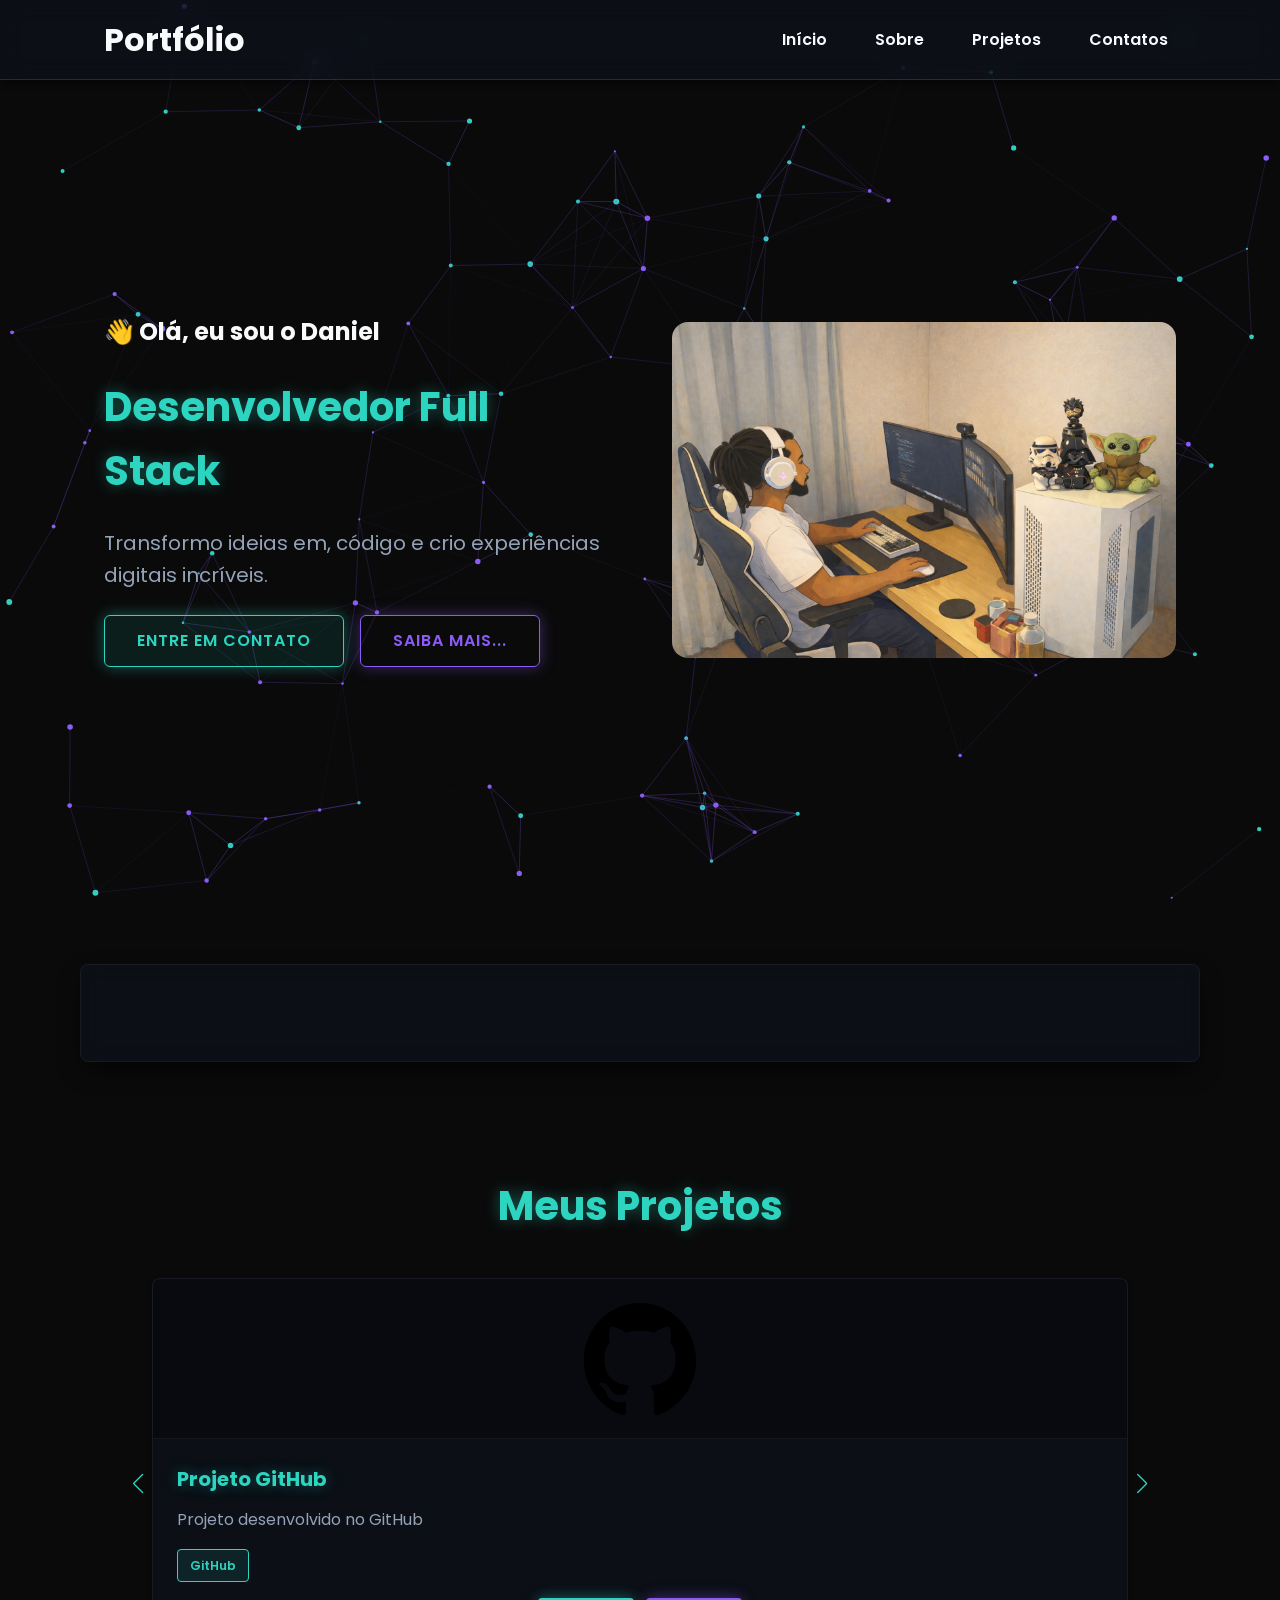
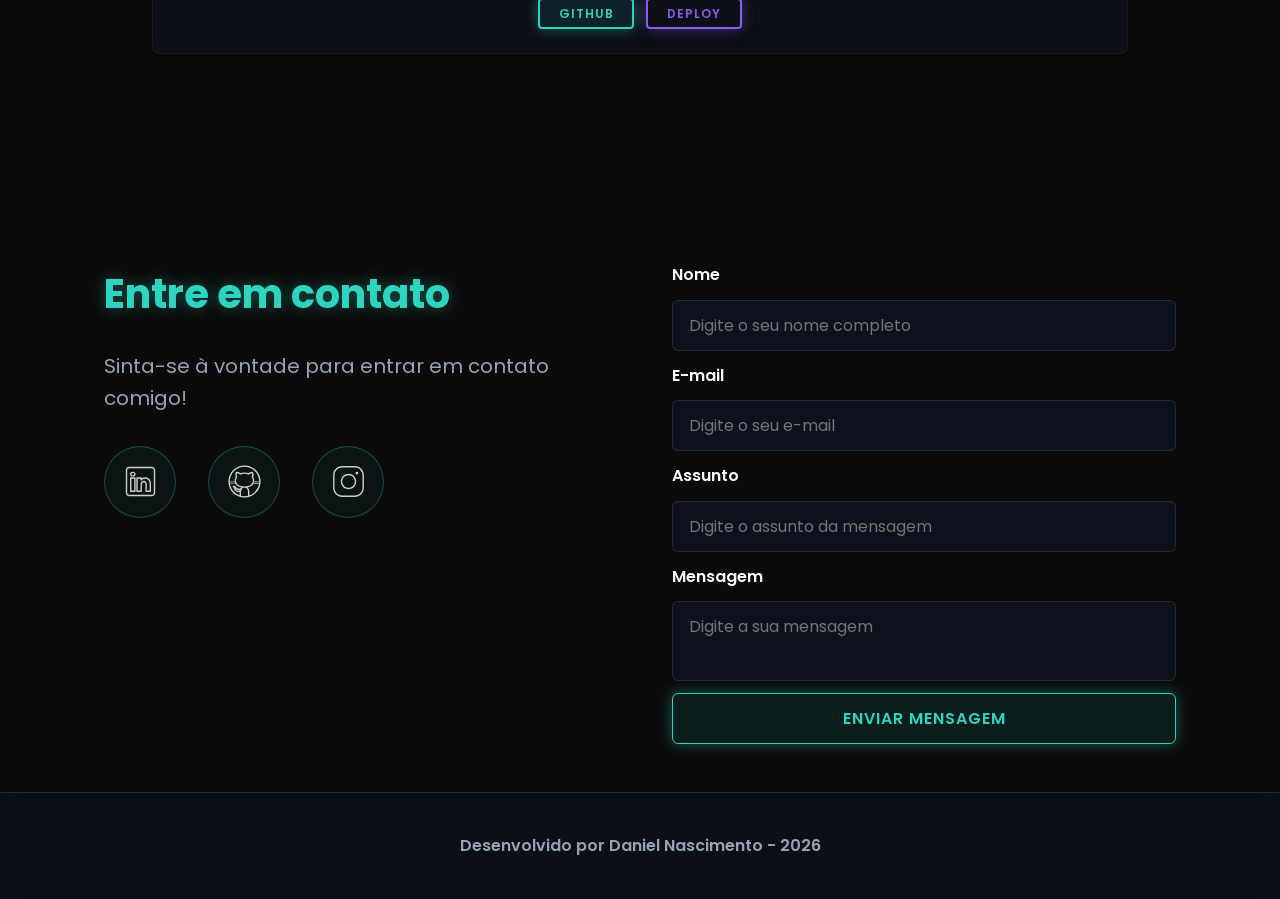
==== commit 6a10c0d7: "💄 UI:  atualização do tema e paleta de cores em todo o site" ====
--- a/index.html
+++ b/index.html
@@ -40,6 +40,7 @@
 
   <!-- Cabeçalho da página -->
   <body>
+    <canvas id="particle-canvas"></canvas>
     <header>
       <div class="menu-content">
         <!-- Título do Cabeçalho -->
@@ -166,7 +167,7 @@
 
           <div class="social-container">
             <a
-              href="#"
+              href="https://www.linkedin.com/in/daniel-nascimento01/"
               target="_blank"
               class="social-icon"
               aria-label="Linkedin"
@@ -177,7 +178,7 @@
               />
             </a>
 
-            <a href="#" target="_blank" class="social-icon" aria-label="GitHub">
+            <a href="https://github.com/DNasciment0" target="_blank" class="social-icon" aria-label="GitHub">
               <img
                 src="./assets/icons/social/github.svg"
                 alt="Link para o GitHub"
@@ -185,7 +186,7 @@
             </a>
 
             <a
-              href="#"
+              href="https://www.instagram.com/nasciimento.d/"
               target="_blank"
               class="social-icon"
               aria-label="Instagram"
--- a/assets/css/style.css
+++ b/assets/css/style.css
@@ -9,74 +9,82 @@
   outline: none;
 }
 
-  /* Variáveis */
+
+#particle-canvas {
+  position: fixed; 
+  top: 0;
+  left: 0;
+  width: 100vw; 
+  height: 100vh;
+  z-index: -1; 
+  pointer-events: none; 
+  background-color: var(--bg-primary); 
+}
+
+
 :root {
-  /* Nova Paleta - Azul Escuro e Verde Teal (Tech) */
-  --brand-50: #f0fdfa;
-  --brand-100: #ccfbf1;
-  --brand-200: #99f6e4;
-  --brand-300: #5eead4;
-  --brand-400: #2dd4bf;
-  --brand-500: #14b8a6; /* Teal (Verde/Azul) - Cor principal de destaque */
-  --brand-600: #0d9488;
-  --brand-800: #0f172a; /* Slate - Azul muito escuro para Header/Footer */
-  --brand-900: #020617; 
-
-  /* Cores Neutras */
-  --gray-200: #e2e8f0;
-  --gray-400: #64748b;
-  --black: #1e293b; /* Texto um pouco mais suave que o preto puro */
-  --white: #f8fafc; /* Fundo levemente acinzentado, cansa menos a vista */
-
-  /* Cores de Estado */
+  /* Cores de Fundo */
+  --bg-primary: #0a0a0a; 
+  --bg-glass: rgba(15, 23, 42, 0.4); 
+  
+  
+  --brand-neon: #2dd4bf; 
+  --brand-purple: #8b5cf6; 
+  --brand-glow: 0 0 15px rgba(45, 212, 191, 0.4);
+  --purple-glow: 0 0 15px rgba(139, 92, 246, 0.4);
+
+  --text-main: #f8fafc;
+  --text-muted: #94a3b8;
   --error: #ef4444;
 
-  /* Sombras Modernas (mais suaves) */
-  --shadow-sm: 0 1px 3px rgba(0,0,0,0.12), 0 1px 2px rgba(0,0,0,0.24);
-  --shadow-md: 0 10px 20px rgba(0,0,0,0.05), 0 6px 6px rgba(0,0,0,0.07);
-  --shadow-lg: 0 14px 28px rgba(0,0,0,0.08), 0 10px 10px rgba(0,0,0,0.08);
-
-  /* Espaçamentos (Mantidos iguais) */
-  --spacing-xs: 0.5rem;
-  --spacing-sm: 1rem;
-  --spacing-md: 1.5rem;
-  --spacing-lg: 2rem;
-  --spacing-xl: 3rem;
-  --spacing-2xl: 4rem;
-
-  /* Tamanhos de Fonte (Mantidos iguais) */
-  --text-sm: 0.75rem;
-  --text-base: 1rem;
-  --text-lg: 1.25rem;
-  --text-xl: 1.5rem;
-  --text-2xl: 2rem;
-  --text-3xl: 2.5rem;
-
-  /* Border Radius - Mais "afiados" para visual Tech */
-  --radius-sm: 0.25rem;
-  --radius-md: 0.375rem;
-  --radius-lg: 0.5rem;
-  --radius-xl: 1rem;
-  --radius-full: 50%;
-
-  /* Animação Padrão */
+  --spacing-xs: 0.5rem; --spacing-sm: 1rem; --spacing-md: 1.5rem;
+  --spacing-lg: 2rem; --spacing-xl: 3rem; --spacing-2xl: 4rem;
+  --text-sm: 0.75rem; --text-base: 1rem; --text-lg: 1.25rem;
+  --text-xl: 1.5rem; --text-2xl: 2rem; --text-3xl: 2.5rem;
+  --radius-sm: 0.25rem; --radius-md: 0.375rem; --radius-lg: 0.5rem;
+  --radius-xl: 1rem; --radius-full: 50%;
   --transition-default: all 0.3s cubic-bezier(0.25, 0.8, 0.25, 1);
-
-}
-
-/* Configurações Básicas */
-
-html {
-  scroll-behavior: smooth;
-}
+  --shadow-sm: 0 4px 6px -1px rgba(0, 0, 0, 0.5);
+  --shadow-lg: 0 10px 25px -5px rgba(0, 0, 0, 0.8);
+}
+
+html { scroll-behavior: smooth; }
 
 body {
   display: flex;
   flex-direction: column;
   min-height: 100vh;
-  background-color: var(--white);
+  background-color: var(--bg-primary); 
   line-height: 1.6;
-  color: var(--black);
+  color: var(--text-main);
+  overflow-x: hidden;
+}
+
+#particle-canvas {
+  position: fixed;
+  top: 0;
+  left: 0;
+  width: 100vw;
+  height: 100vh;
+  z-index: -1;
+  pointer-events: none;
+}
+
+main { flex: 1; }
+
+a {
+  color: var(--brand-neon);
+  transition: var(--transition-default);
+}
+
+/* --- TÍTULOS E DESTAQUES --- */
+h1, h2, h3 {
+  color: var(--brand-neon); 
+  text-shadow: var(--brand-glow); 
+}
+
+strong {
+  color: var(--brand-neon); 
 }
 
 main {
@@ -92,6 +100,7 @@
   scroll-margin-top: 6rem;
 }
 
+
 /* Botões */
 
 .buttons-container {
@@ -103,42 +112,42 @@
 .botao-outline {
   display: inline-block;
   padding: 0.75rem 2rem;
-  border: 0.15rem solid transparent;
+  border: 1px solid transparent;
   border-radius: var(--radius-md);
   font-size: var(--text-base);
   font-weight: 600;
   text-align: center;
   cursor: pointer;
   transition: var(--transition-default);
-}
-
-.botao {
-  border-color: var(--brand-500);
-  background-color: var(--brand-500);
-  color: #fff;
-  text-transform: uppercase; /* Deixa a letra maiúscula */
-  letter-spacing: 1px; /* Espaço mais elegante entre letras */
-}
-
-.botao:hover {
-  border-color: var(--brand-600);
-  background-color: var(--brand-600);
-  box-shadow: var(--shadow-md);
-  transform: translateY(-0.15rem);
-}
-
-.botao-outline {
-  border-color: var(--brand-500);
-  background-color: transparent;
-  color: var(--brand-600);
   text-transform: uppercase;
   letter-spacing: 1px;
 }
 
+.botao {
+background-color: rgba(45, 212, 191, 0.1);
+  border-color: var(--brand-neon);
+  color: var(--brand-neon);
+  box-shadow: var(--brand-glow);
+}
+
+.botao:hover {
+  background-color: var(--brand-neon);
+  color: var(--bg-primary);
+  box-shadow: 0 0 25px var(--brand-neon);
+  transform: translateY(-3px);
+}
+
+.botao-outline {
+  border-color: var(--brand-purple);
+  color: var(--brand-purple);
+  box-shadow: var(--purple-glow);
+}
+
 .botao-outline:hover {
-  background-color: var(--brand-50);
-  color: var(--brand-700);
-  transform: translateY(-0.15rem);
+  background-color: var(--brand-purple);
+  color: var(--text-main);
+  box-shadow: 0 0 25px var(--brand-purple);
+  transform: translateY(-3px);
 }
 
 /* Botões pequenos - Card Projetos */
@@ -160,8 +169,11 @@
   z-index: 1000;
   width: 100%;
   height: 5rem;
-  border-bottom: 2px solid var(--brand-500); /* Linha de destaque embaixo do menu */  box-shadow: var(--shadow-sm);
-  background-color: var(--brand-800); /* Fica um azul quase preto, muito chique */}
+  background-color: var(--bg-glass); 
+  backdrop-filter: blur(12px); 
+  border-bottom: 1px solid rgba(45, 212, 191, 0.2);
+  box-shadow: var(--shadow-sm);
+}
 
 header a {
   font-weight: 600;
@@ -170,9 +182,9 @@
 }
 
 header a:hover {
-  color: var(--brand-300);
-}
-
+  color: var(--brand-neon);
+  text-shadow: var(--brand-glow);
+}
 
 #titulo {
   font-size: var(--text-2xl);
@@ -228,16 +240,16 @@
 .hero-content p,
 .about-content p,
 .contact-info p {
-  font-size: var(--text-lg);
-  color: var(--gray-400);
+ font-size: var(--text-lg);
+  color: var(--text-muted); 
 }
 
 .hero-content p strong,
 .about-content p strong,
 .contact-info p strong {
-  color: var(--brand-500);
-  font-weight: 700;
-}
+ color: var(--brand-neon);
+}
+
 
 .hero-image {
   display: flex;
@@ -276,7 +288,10 @@
   gap: var(--spacing-2xl);
   margin: var(--spacing-2xl) auto;
   border-radius: var(--radius-lg);
-  background-color: var(--gray-200);
+  background-color: var(--bg-glass);
+  backdrop-filter: blur(10px);
+  border: 1px solid rgba(255, 255, 255, 0.05);
+  box-shadow: var(--shadow-lg);
 }
 
 .about-image {
@@ -284,19 +299,19 @@
 }
 
 .about-image img {
-  width: 100%;
-  border: 0.35rem solid var(--purple-500);
+width: 100%;
+  border: 0.35rem solid var(--brand-neon);
   border-radius: var(--radius-full);
-  box-shadow: var(--shadow-lg);
+  box-shadow: var(--brand-glow); 
 }
 
 .about-content h2,
 .projects-container h2,
 .contact-info h2 {
-  margin-bottom: var(--spacing-md);
+margin-bottom: var(--spacing-md);
   font-size: var(--text-3xl);
-  font-weight: 800; /* Mais grosso */
-  color: var(--brand-800);
+  font-weight: 700;
+  color: var(--brand-neon); 
 }
 
 .about-content p {
@@ -329,16 +344,16 @@
 }
 
 .data-number {
-  font-size: var(--text-2xl); /* Números do GitHub maiores */
-  font-weight: 800;
+font-size: var(--text-xl);
+  font-weight: 700;
   text-align: center;
-  color: var(--brand-500);
+  color: var(--brand-neon); 
 }
 
 .data-label {
-  font-size: var(--text-base);
+font-size: var(--text-base);
   text-align: center;
-  color: var(--gray-400);
+  color: var(--text-muted); 
 }
 
 /* Projects */
@@ -359,28 +374,33 @@
 /* Card Projetos */
 
 .project-card {
-  /* ... mantenha o resto igual ... */
-  border: 1px solid var(--gray-200);
+  display: flex;
+  flex-direction: column;
+  width: 100%;
+  height: 100%;
   border-radius: var(--radius-lg);
-  background-color: #fff;
+  background-color: var(--bg-glass); 
+  backdrop-filter: blur(5px);
+  border: 1px solid rgba(255, 255, 255, 0.05);
   box-shadow: var(--shadow-sm);
+  overflow: hidden;
   transition: var(--transition-default);
 }
 
 .project-card:hover {
-  box-shadow: var(--shadow-lg);
-  transform: translateY(-5px); /* O card sobe um pouquinho quando passa o mouse */
+border-color: var(--brand-neon);
+  box-shadow: var(--brand-glow);
+  transform: translateY(-5px);
 }
 
 .project-image {
-  display: flex;
+display: flex;
   justify-content: center;
   align-items: center;
   width: 100%;
   height: 10rem;
-  /* Novo fundo para a imagem do projeto - Padrão escuro com borda verde */
-  background-color: var(--brand-800);
-  border-bottom: 3px solid var(--brand-500);
+  background-color: rgba(0,0,0,0.3);
+  border-bottom: 1px solid rgba(255, 255, 255, 0.05);
 }
 
 .project-image img {
@@ -407,10 +427,10 @@
 }
 
 .project-content p {
-  flex: 1;
+flex: 1;
   margin-bottom: var(--spacing-sm);
   font-size: var(--text-base);
-  color: var(--gray-400);
+  color: var(--text-muted);
 }
 
 .project-tags {
@@ -420,13 +440,13 @@
 }
 
 .tag {
-  padding: 0.375rem 0.75rem;
+padding: 0.375rem 0.75rem;
   border-radius: var(--radius-sm);
-  background-color: var(--brand-50);
-  border: 1px solid var(--brand-200); /* Bordinha sutil na tag */
+  background-color: rgba(45, 212, 191, 0.1); 
+  border: 1px solid var(--brand-neon); 
   font-size: var(--text-sm);
   font-weight: 600;
-  color: var(--brand-700);
+  color: var(--brand-neon);
 }
 
 .project-buttons {
@@ -457,8 +477,8 @@
 
 .swiper-button-next:after,
 .swiper-button-prev:after {
-  font-size: var(--text-lg);
-  color: var(--brand-500);
+ font-size: var(--text-lg);
+  color: var(--brand-neon);
 }
 
 .swiper-button-next:hover:after,
@@ -468,14 +488,12 @@
 
 /* Indicadores de paginação */
 .swiper-pagination-bullet {
-  width: 0.75rem;
-  height: 0.75rem;
-  background-color: var(--gray-200);
-  opacity: 1;
+ background-color: var(--text-muted);
 }
 
 .swiper-pagination-bullet-active {
-  background-color: var(--brand-500);
+ background-color: var(--brand-neon);
+  box-shadow: var(--brand-glow);
 }
 
 /* Seção de Contato */
@@ -486,39 +504,54 @@
   gap: var(--spacing-2xl);
 }
 
+
 /* Redes Sociais */
 
 .contact-info h2 {
   margin-bottom: var(--spacing-md);
+  color: var(--brand-neon); 
 }
 
 .contact-info p {
   margin-bottom: var(--spacing-lg);
+  color: var(--text-muted);
 }
 
 .social-container {
   display: flex;
+  justify-content: flex-start; 
+  gap: var(--spacing-lg);
+  margin-top: var(--spacing-md);
+}
+
+.social-icon {
+  display: flex;
   justify-content: center;
-  gap: var(--spacing-xl);
-}
-
-.social-icon {
-  width: 5rem;
-  height: 5rem;
-  padding: 0.75rem;
-  border-radius: var(--radius-md);
+  align-items: center;
+  width: 4.5rem;
+  height: 4.5rem;
+  border-radius: var(--radius-full); 
+  background-color: rgba(45, 212, 191, 0.05); 
+  border: 1px solid rgba(45, 212, 191, 0.3); 
   transition: var(--transition-default);
 }
 
 .social-icon img {
-  width: 100%;
-  filter: brightness(0) saturate(100%);
-  transition: filter 0.3s ease;
-}
-
-.social-icon img:hover {
-  filter: brightness(0) saturate(100%) invert(42%) sepia(93%) saturate(1352%)
-    hue-rotate(243deg) brightness(79%) contrast(91%);
+  width: 50%; 
+  filter: brightness(0) invert(1) opacity(0.8); 
+  transition: var(--transition-default);
+}
+
+/* Efeito Hover (Quando passa o rato) */
+.social-icon:hover {
+  background-color: var(--brand-neon);
+  border-color: var(--brand-neon);
+  box-shadow: 0 0 20px var(--brand-neon); 
+  transform: translateY(-5px); 
+}
+
+.social-icon:hover img {
+  filter: brightness(0); 
 }
 
 /* Formulário de Contato */
@@ -537,8 +570,10 @@
 form input,
 form textarea {
   width: 100%;
-  padding: 0.5rem var(--spacing-sm);
-  border: 0.25rem solid var(--gray-200);
+  padding: 0.75rem var(--spacing-sm);
+  background-color: rgba(15, 23, 42, 0.6);
+  color: var(--text-main); 
+  border: 1px solid rgba(255, 255, 255, 0.1);
   border-radius: var(--radius-md);
   font-family: inherit;
   font-size: var(--text-base);
@@ -547,7 +582,8 @@
 
 form input:focus,
 form textarea:focus {
-  border-color: var(--purple-500);
+  border-color: var(--brand-neon);
+  box-shadow: 0 0 15px rgba(45, 212, 191, 0.2);
   outline: none;
 }
 
@@ -566,10 +602,12 @@
 
 footer {
   padding: 2.5rem;
-  background: linear-gradient(to right, var(--purple-500), var(--purple-800));
+  background-color: var(--bg-glass);
+  backdrop-filter: blur(10px);
+  border-top: 1px solid rgba(45, 212, 191, 0.2);
   font-weight: 600;
   text-align: center;
-  color: var(--white);
+  color: var(--text-muted);
 }
 
 /* Página Success */
@@ -713,17 +751,9 @@
   }
 
   .about-image img {
-    width: 100%;
-  border: 0.35rem solid var(--brand-500); /* Borda verde na sua foto */
-  border-radius: var(--radius-full);
-  box-shadow: var(--shadow-lg);
-  }
-  form input:focus,
-form textarea:focus {
-  border-color: var(--brand-500);
-  box-shadow: 0 0 0 3px var(--brand-100); /* Efeito de "glow" ao clicar no input */
-  outline: none;
-}
+    max-width: 16rem;
+    width: 100%;
+  }
 
   .about-content {
     width: 100%;
@@ -760,6 +790,8 @@
     min-height: 30rem;
     max-height: 30rem;
     max-width: 100%;
+    background-color: var(--bg-card);
+    border: 1px solid rgba(45, 212, 191, 0.2); 
   }
 
   .project-content {
@@ -975,14 +1007,13 @@
   }
 
   .social-container {
-    flex-wrap: wrap;
-    gap: var(--spacing-lg);
-    margin-bottom: var(--spacing-xs);
+    justify-content: center;
+    gap: var(--spacing-md);
   }
 
   .social-icon {
-    width: 4rem;
-    height: 4rem;
+    width: 3.5rem;
+    height: 3.5rem;
   }
 
   /* Formulário */
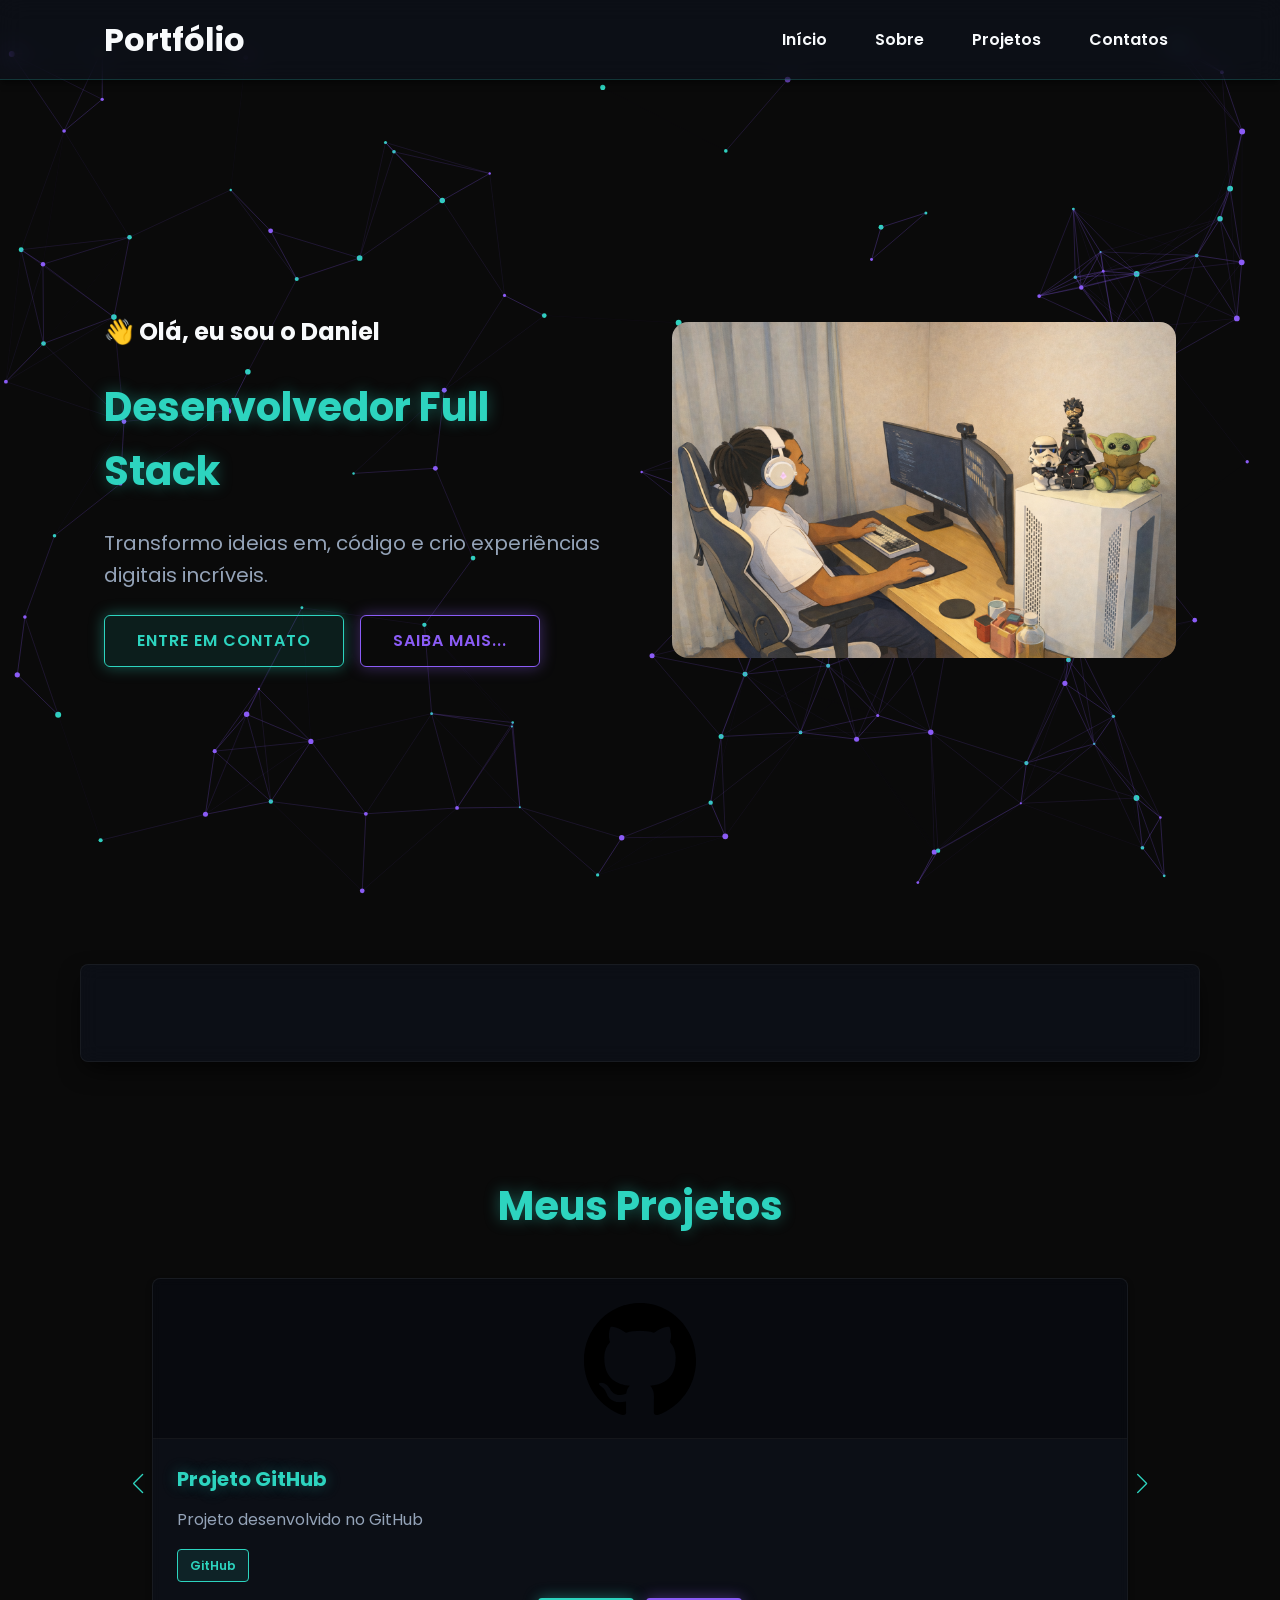
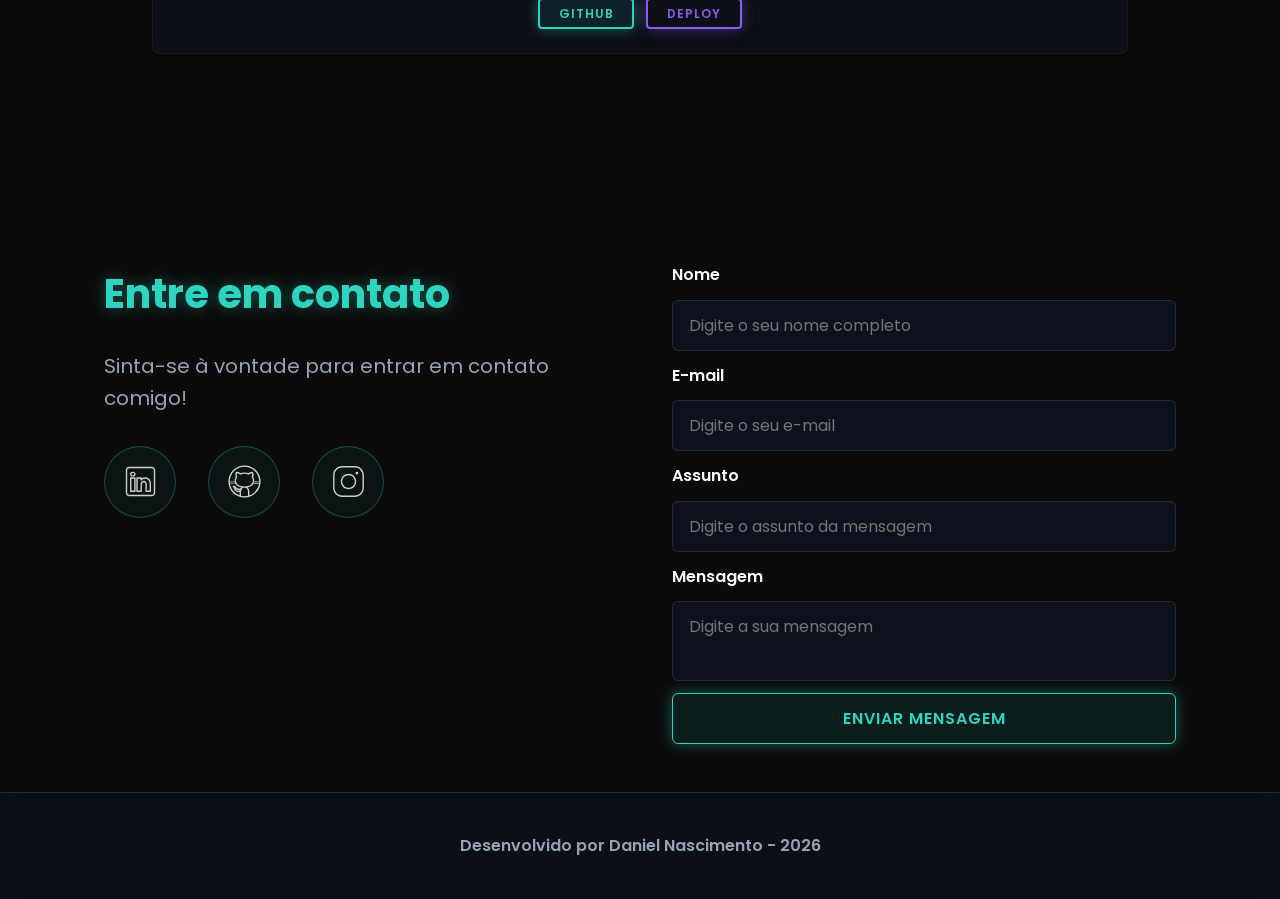
==== commit f6e4369e: "🐛 FIX:   Reconfiguracao do  Formulário de Contato" ====
--- a/index.html
+++ b/index.html
@@ -203,7 +203,7 @@
 
         <form id="formulario" action="https://formsubmit.co/bd9f90903f9a101906d402c976b946ed" method="POST">
 
-        <input type="hidden" name="_next" value="http://127.0.0.1:5501/success.html">
+        <input type="hidden" name="_next" value="https://dnasciment0.github.io/portfolio_tjs13/success.html">
         <input type="hidden" name="_captcha" value="false">
 
           <label for="nome">Nome</label>
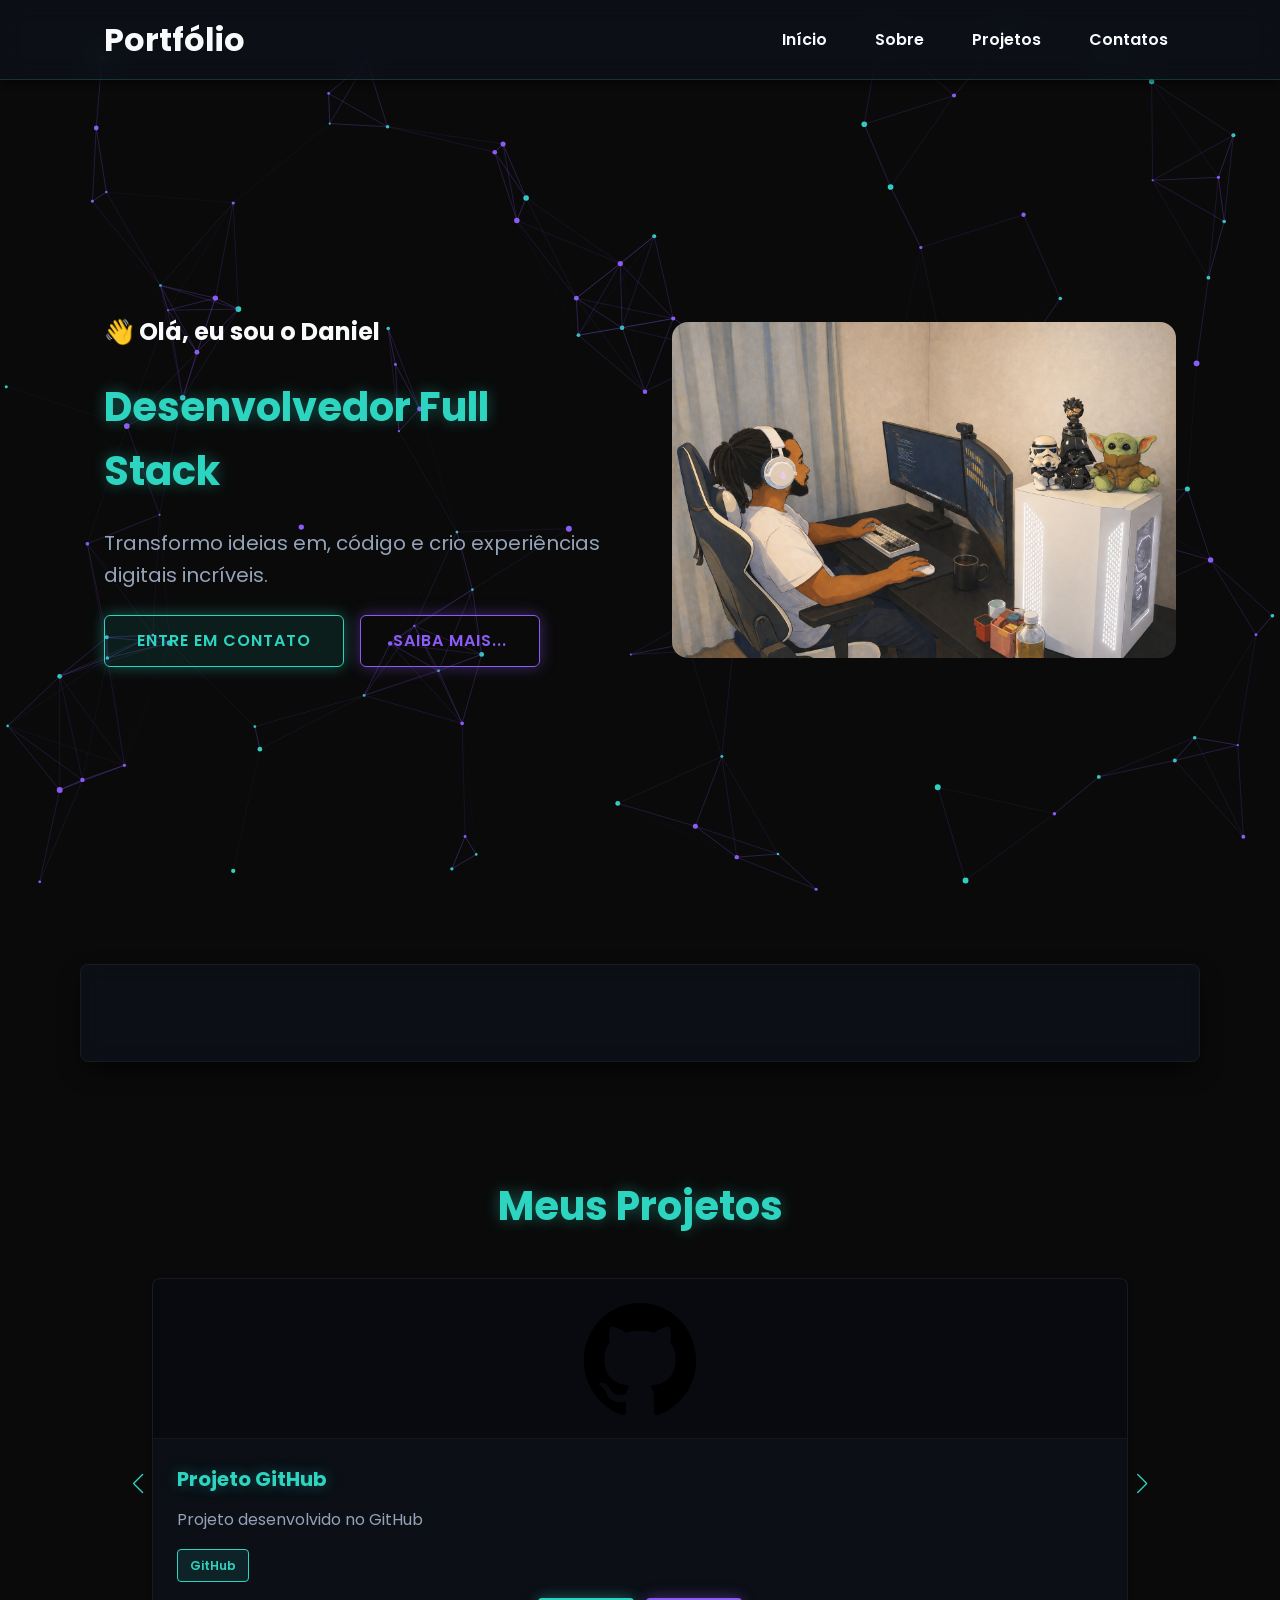
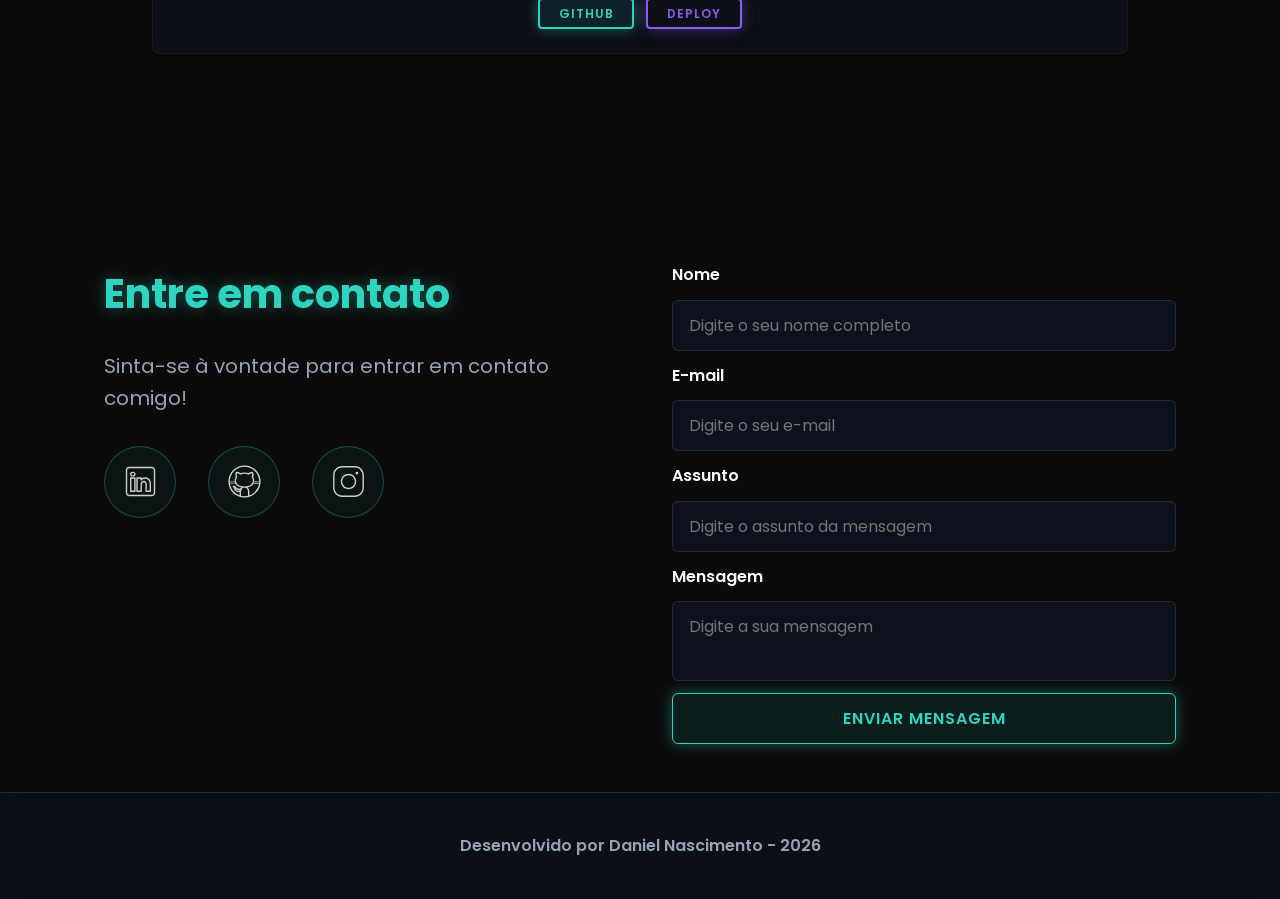
==== commit 842e34b0: "🚀 RELEASE: Versão atualizada" ====
--- a/index.html
+++ b/index.html
@@ -178,7 +178,7 @@
               />
             </a>
 
-            <a href="https://github.com/DNasciment0" target="_blank" class="social-icon" aria-label="GitHub">
+            <a href="https://github.com/danielnascimen-to" target="_blank" class="social-icon" aria-label="GitHub">
               <img
                 src="./assets/icons/social/github.svg"
                 alt="Link para o GitHub"
@@ -203,7 +203,7 @@
 
         <form id="formulario" action="https://formsubmit.co/bd9f90903f9a101906d402c976b946ed" method="POST">
 
-        <input type="hidden" name="_next" value="https://dnasciment0.github.io/portfolio_tjs13/success.html">
+        <input type="hidden" name="_next" value="https://danielnascimen-to.github.io/portfolio_tjs13/success.html">
         <input type="hidden" name="_captcha" value="false">
 
           <label for="nome">Nome</label>
